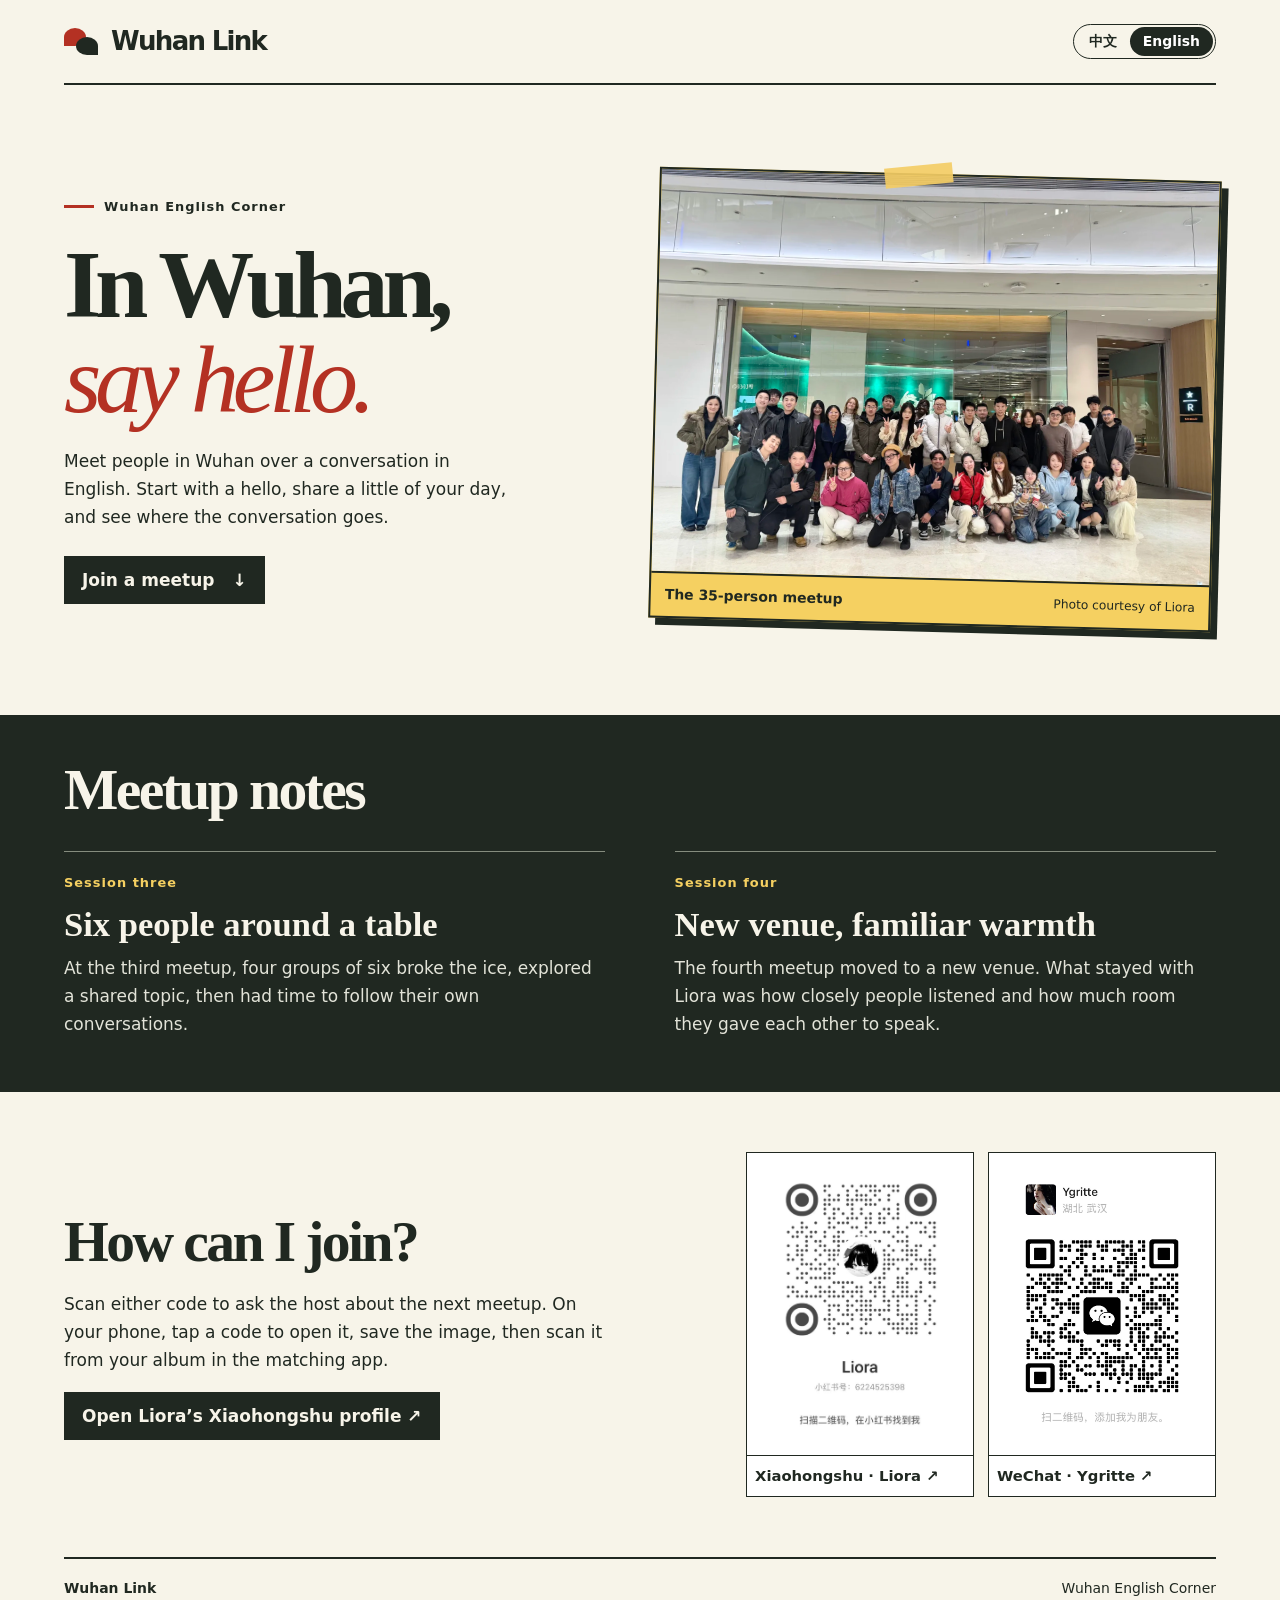
==== en.html @ 6b5a0a90 "Add the host’s Xiaohongshu and WeChat QR codes to both join sections" ====
<!doctype html>
<html lang="en">
<head>
  <meta charset="utf-8">
  <meta name="viewport" content="width=device-width, initial-scale=1">
  <title>Wuhan English Corner · Wuhan Link</title>
  <meta name="description" content="Meet people in Wuhan over a conversation in English. Start with a hello, share a little of your day, and see where the conversation goes.">
  <meta name="theme-color" content="#f7f4e9">
  <link rel="stylesheet" href="style.css?v=3">
  <link rel="alternate" hreflang="en" href="en.html">
  <link rel="alternate" hreflang="zh-CN" href="index.html">
</head>
<body>
  <header class="wrap">
    <a class="brand" href="#top"><i class="mark" aria-hidden="true"></i>Wuhan Link</a>
    <nav class="langs" aria-label="Language"><a lang="zh-CN" hreflang="zh-CN" href="index.html">中文</a><a lang="en" hreflang="en" href="en.html" aria-current="page">English</a></nav>
  </header>
  <main id="top">
    <section class="hero wrap">
      <div class="intro">
        <small class="eyebrow">Wuhan English Corner</small>
        <h1>In Wuhan,<br><em>say hello.</em></h1>
        <p>Meet people in Wuhan over a conversation in English. Start with a hello, share a little of your day, and see where the conversation goes.</p>
        <a class="cta" href="#join">Join a meetup <b aria-hidden="true">↓</b></a>
      </div>
      <figure>
        <div class="photo"><img width="1440" height="1080" src="gathering.webp" alt="English Corner participants together after a meetup"></div>
        <figcaption><strong>The 35-person meetup</strong><span>Photo courtesy of Liora</span></figcaption>
      </figure>
    </section>
    <section class="journal"><div class="wrap">
      <h2>Meetup notes</h2>
      <div class="entries">
        <article><small>Session three</small><h3>Six people around a table</h3><p>At the third meetup, four groups of six broke the ice, explored a shared topic, then had time to follow their own conversations.</p></article>
        <article><small>Session four</small><h3>New venue, familiar warmth</h3><p>The fourth meetup moved to a new venue. What stayed with Liora was how closely people listened and how much room they gave each other to speak.</p></article>
      </div>
    </div></section>
    <section id="join" class="join wrap">
      <div><h2>How can I join?</h2>
        <p>Scan either code to ask the host about the next meetup. On your phone, tap a code to open it, save the image, then scan it from your album in the matching app.</p>
        <a class="cta" href="https://www.xiaohongshu.com/user/profile/62dbd6aa000000001f015327">Open Liora’s Xiaohongshu profile ↗</a>
      </div>
      <div class="contacts">
        <a class="contact" href="xiaohongshu.jpg">
          <img src="xiaohongshu.jpg" width="987" height="1347" loading="lazy" alt="Xiaohongshu · Liora QR code, open full size">
          <strong>Xiaohongshu · Liora ↗</strong>
        </a>
        <a class="contact" href="wechat.jpg">
          <img src="wechat.jpg" width="888" height="1131" loading="lazy" alt="WeChat · Ygritte QR code, open full size">
          <strong>WeChat · Ygritte ↗</strong>
        </a>
      </div>
    </section>
  </main>
  <footer class="wrap"><strong>Wuhan Link</strong><span>Wuhan English Corner</span></footer>
</body>
</html>
---- style.css ----
:root {
  --paper: #f7f4e9;
  --ink: #202821;
  --red: #b43123;
  --yellow: #f5d061;
  font: 17px/1.65 "Instrument Sans", "PingFang SC", "Microsoft YaHei", system-ui, sans-serif;
  color: var(--ink);
  background: var(--paper);
}
* { box-sizing: border-box; }
body, figure, h1, h2, h3, p { margin: 0; }
.wrap { width: min(1200px, 90%); margin-inline: auto; }
header, footer, .langs, figcaption, .join { display: flex; align-items: center; justify-content: space-between; gap: 1rem; }
header { padding-block: 20px; border-bottom: 2px solid; }
a { color: inherit; text-decoration: none; }
a:focus-visible { outline: 3px solid var(--red); outline-offset: 4px; }
.brand { display: flex; align-items: center; gap: 13px; font-weight: 850; font-size: 26px; letter-spacing: -.065em; }
.mark { width: 34px; height: 27px; position: relative; display: inline-block; }
.mark::before, .mark::after { content: ""; position: absolute; width: 22px; height: 18px; border-radius: 50% 50% 50% 0; background: var(--red); }
.mark::after { inset: 9px 0 auto auto; background: var(--ink); transform: scaleX(-1); }
.langs { gap: 0; border: 1px solid var(--ink); border-radius: 2em; padding: 2px; }
.langs a { padding: 3px 13px; border-radius: inherit; font-size: .82rem; font-weight: 650; }
.langs [aria-current] { background: var(--ink); color: white; }
.hero { display: grid; grid-template-columns: 1fr 1.08fr; gap: 6%; align-items: center; padding-block: clamp(50px, 7vw, 100px); }
small { font-size: .76rem; font-weight: 730; letter-spacing: .08em; }
.eyebrow { display: flex; align-items: center; gap: 10px; }
.eyebrow::before { content: ""; width: 30px; height: 3px; background: var(--red); }
h1, h2, h3 { font-family: "Baskervville", Georgia, "Songti SC", "SimSun", serif; }
h1 { font-size: clamp(54px, 7.5vw, 108px); line-height: .99; letter-spacing: -.065em; margin: 20px 0; }
h1:lang(zh-CN) { line-height: 1.13; }
h1 em { color: var(--red); font-weight: 500; }
h1 em:lang(zh-CN) { font-style: normal; font-weight: 750; }
.intro p { max-width: 42ch; }
.cta { display: inline-flex; align-items: center; justify-content: space-between; gap: 18px; background: var(--ink); color: var(--paper); font-weight: 700; padding: 10px 18px; }
.cta:hover { background: var(--red); }
.intro .cta { margin-top: 24px; }
figure { position: relative; transform: rotate(1.5deg); background: var(--yellow); border: 2px solid var(--ink); box-shadow: 7px 7px var(--ink); }
figure::before { content: ""; position: absolute; z-index: 1; width: 68px; height: 20px; top: -10px; left: 40%; transform: rotate(-7deg); background: #f4cd65e8; }
.photo { overflow: hidden; }
.photo img { display: block; width: 100%; height: auto; aspect-ratio: 1.39; object-fit: cover; }
figcaption { padding: 10px 14px; border-top: 2px solid; font-size: .82rem; }
figcaption span { font-size: .72rem; }
.journal { padding: 42px 0 54px; background: var(--ink); color: var(--paper); }
h2 { font-size: clamp(35px, 4.5vw, 64px); line-height: 1.15; letter-spacing: -.045em; }
.entries { display: grid; grid-template-columns: 1fr 1fr; gap: 6%; margin-top: 28px; }
article { border-top: 1px solid #858c7e; padding-top: 15px; }
article small { color: var(--yellow); }
h3 { margin: 8px 0; font-size: clamp(24px, 2.7vw, 36px); line-height: 1.25; }
article p { max-width: 50ch; color: #e2e3d8; }
.join { padding-block: 60px; }
.join p { max-width: 50ch; margin-top: 14px; }
.join small { display: block; margin-top: 8px; font-weight: 500; }
footer { border-top: 2px solid; padding-block: 18px; font-size: .82rem; }
@media (max-width: 750px) {
  .hero, .entries { grid-template-columns: 1fr; gap: 32px; }
  .hero { padding-block: 30px 44px; }
  figure { margin-inline: 3px 8px; }
  .join { align-items: flex-start; flex-direction: column; padding-block: 40px; }
  .journal { padding-block: 34px; }
  .brand { font-size: 22px; }
  figcaption { gap: 8px; flex-wrap: wrap; }
}

.join { gap: 2rem; }
.join .cta { margin-top: 18px; }
.contacts {
  display: grid;
  grid-template-columns: repeat(2, minmax(0, 1fr));
  gap: 14px;
  width: min(100%, 470px);
  flex-shrink: 0;
}
.contact { display: grid; background: white; border: 1px solid var(--ink); }
.contact img { width: 100%; height: auto; aspect-ratio: 3 / 4; object-fit: contain; }
.contact strong { padding: 8px; border-top: 1px solid var(--ink); font-size: .87rem; }
.contact:hover strong { background: var(--yellow); }
@media (max-width: 900px) {
  .join { align-items: flex-start; flex-direction: column; }
}
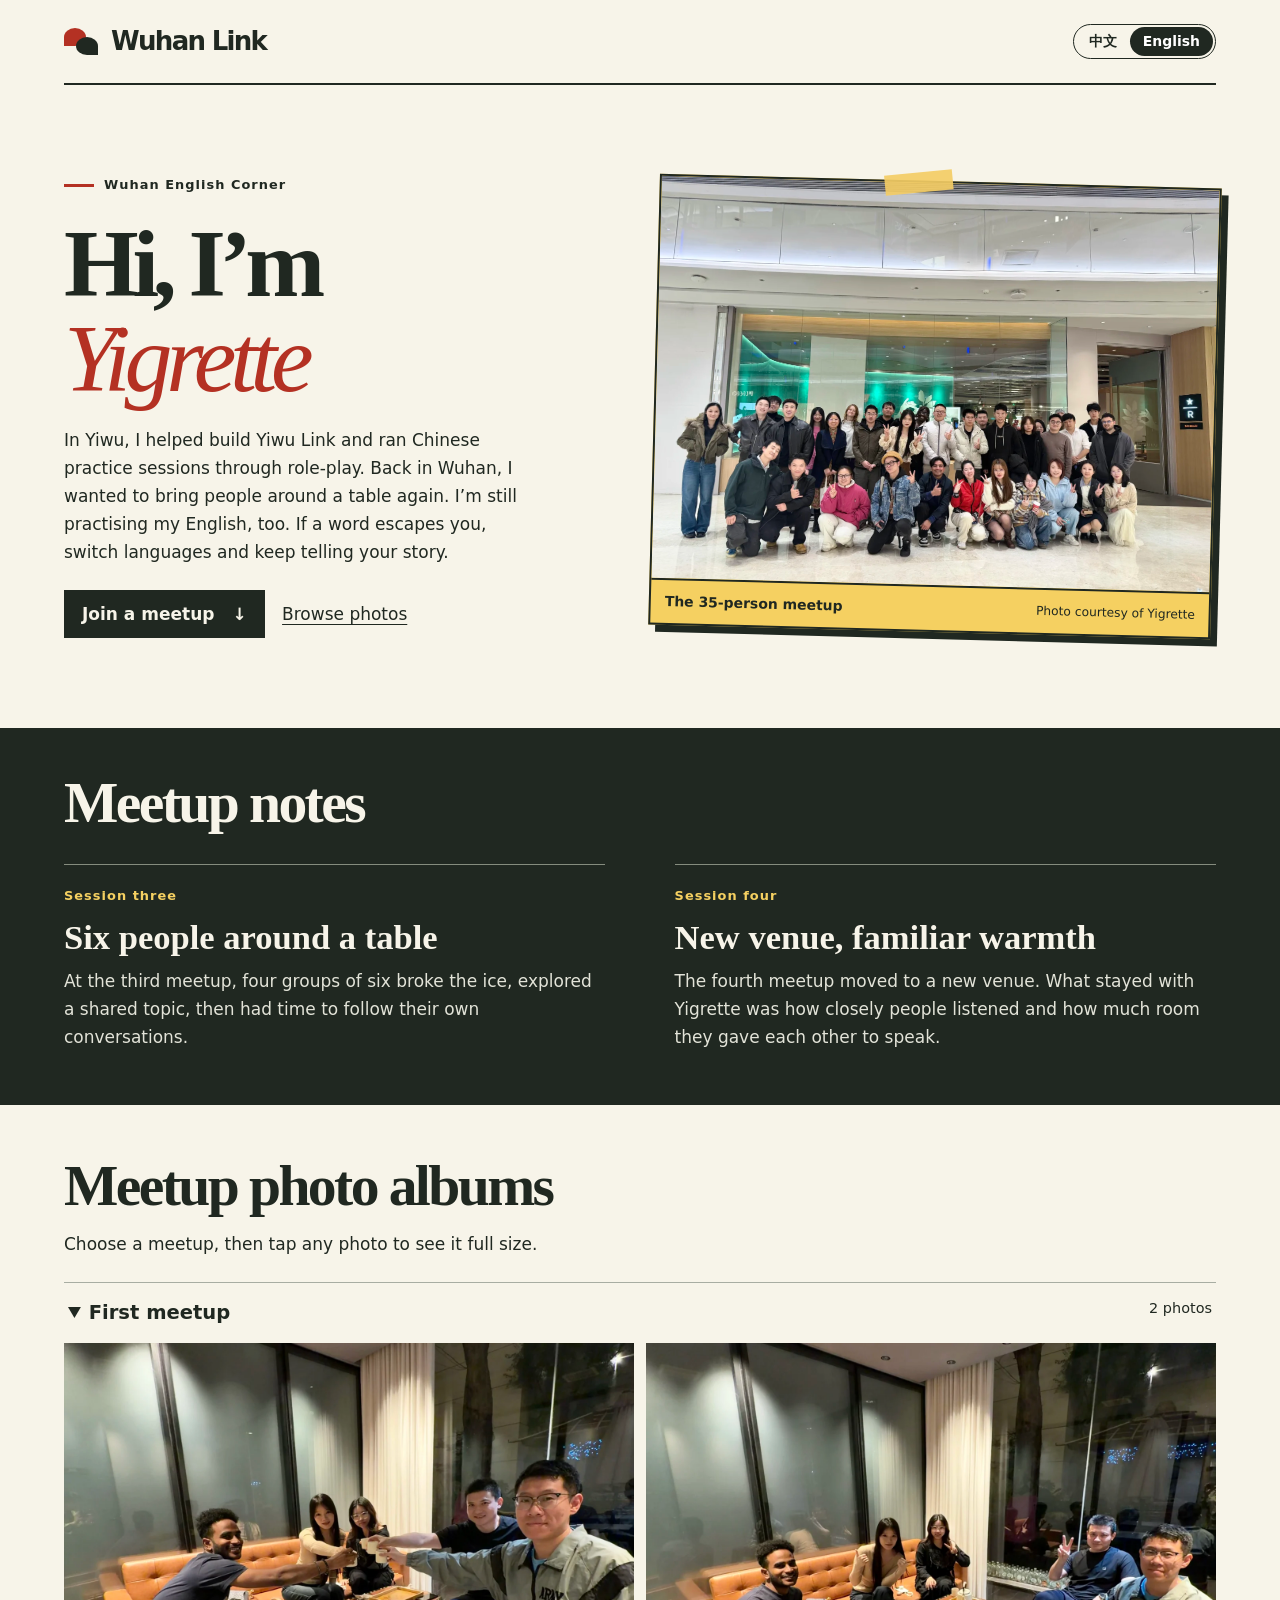
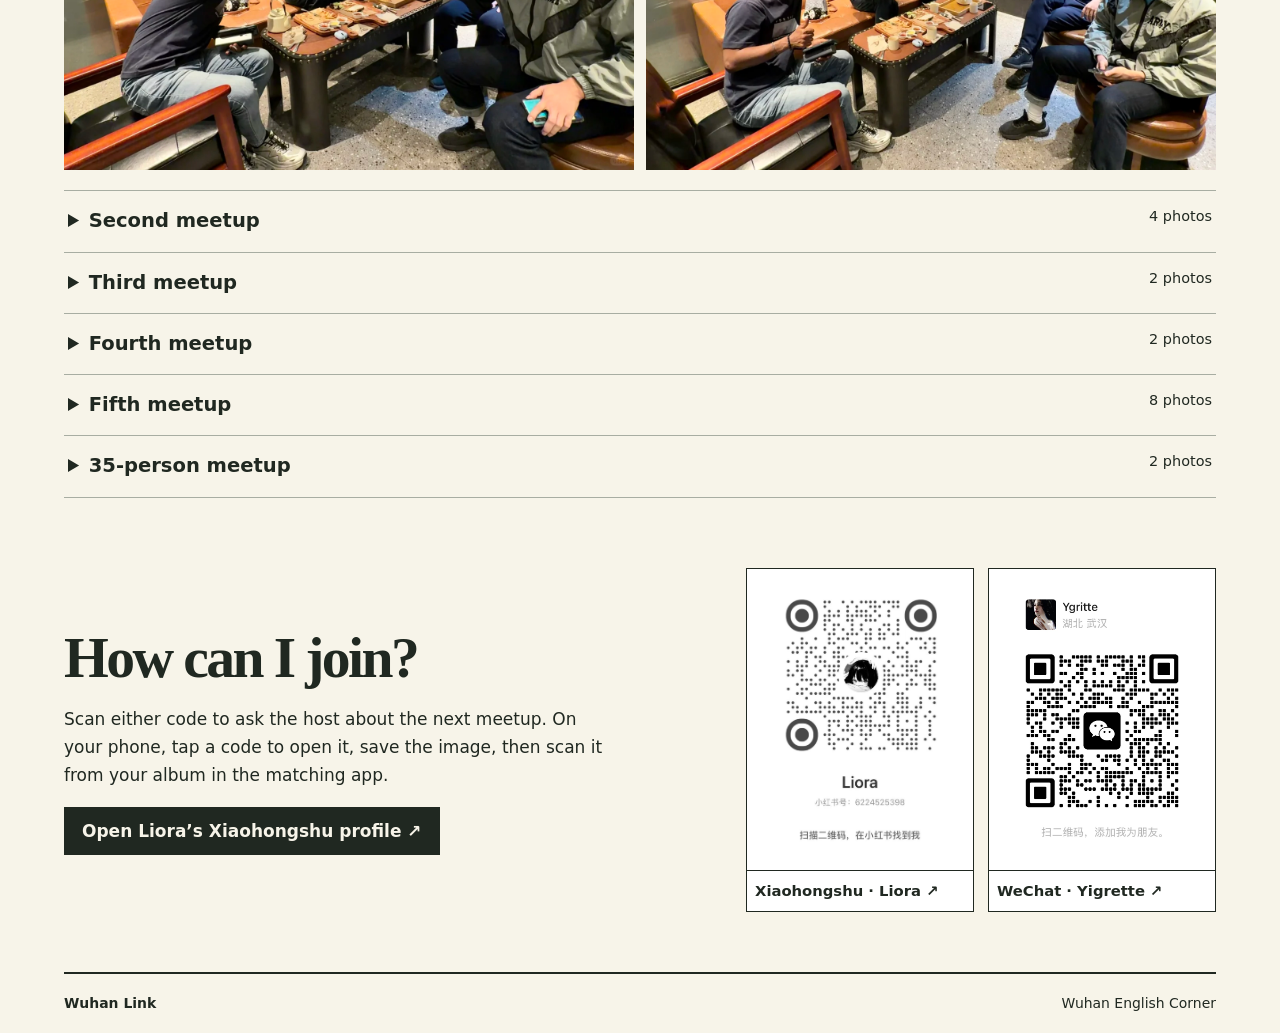
==== commit 197a0cb5: "Introduce Yigrette and share photos from six Wuhan Link meetups" ====
--- a/en.html
+++ b/en.html
@@ -4,9 +4,9 @@
   <meta charset="utf-8">
   <meta name="viewport" content="width=device-width, initial-scale=1">
   <title>Wuhan English Corner · Wuhan Link</title>
-  <meta name="description" content="Meet people in Wuhan over a conversation in English. Start with a hello, share a little of your day, and see where the conversation goes.">
+  <meta name="description" content="Meet Wuhan Link organizer Yigrette, browse photos from previous English Corner meetups and find out how to join.">
   <meta name="theme-color" content="#f7f4e9">
-  <link rel="stylesheet" href="style.css?v=3">
+  <link rel="stylesheet" href="style.css?v=4">
   <link rel="alternate" hreflang="en" href="en.html">
   <link rel="alternate" hreflang="zh-CN" href="index.html">
 </head>
@@ -19,22 +19,23 @@
     <section class="hero wrap">
       <div class="intro">
         <small class="eyebrow">Wuhan English Corner</small>
-        <h1>In Wuhan,<br><em>say hello.</em></h1>
-        <p>Meet people in Wuhan over a conversation in English. Start with a hello, share a little of your day, and see where the conversation goes.</p>
-        <a class="cta" href="#join">Join a meetup <b aria-hidden="true">↓</b></a>
+        <h1>Hi, I’m<br><em>Yigrette</em></h1>
+        <p>In Yiwu, I helped build Yiwu Link and ran Chinese practice sessions through role-play. Back in Wuhan, I wanted to bring people around a table again. I’m still practising my English, too. If a word escapes you, switch languages and keep telling your story.</p>
+        <a class="cta" href="#join">Join a meetup <b aria-hidden="true">↓</b></a> <a class="album-link" href="#photos">Browse photos</a>
       </div>
       <figure>
         <div class="photo"><img width="1440" height="1080" src="gathering.webp" alt="English Corner participants together after a meetup"></div>
-        <figcaption><strong>The 35-person meetup</strong><span>Photo courtesy of Liora</span></figcaption>
+        <figcaption><strong>The 35-person meetup</strong><span>Photo courtesy of Yigrette</span></figcaption>
       </figure>
     </section>
     <section class="journal"><div class="wrap">
       <h2>Meetup notes</h2>
       <div class="entries">
         <article><small>Session three</small><h3>Six people around a table</h3><p>At the third meetup, four groups of six broke the ice, explored a shared topic, then had time to follow their own conversations.</p></article>
-        <article><small>Session four</small><h3>New venue, familiar warmth</h3><p>The fourth meetup moved to a new venue. What stayed with Liora was how closely people listened and how much room they gave each other to speak.</p></article>
+        <article><small>Session four</small><h3>New venue, familiar warmth</h3><p>The fourth meetup moved to a new venue. What stayed with Yigrette was how closely people listened and how much room they gave each other to speak.</p></article>
       </div>
     </div></section>
+    <section id="photos" class="album wrap"><h2>Meetup photo albums</h2><p>Choose a meetup, then tap any photo to see it full size.</p><details open><summary>First meetup<span>2 photos</span></summary><div class="prints"><a href="photos/meetup-1-01.webp"><img loading="lazy" width="1440" height="1080" src="photos/meetup-1-01.webp" alt="First meetup, photo 1"></a><a href="photos/meetup-1-02.webp"><img loading="lazy" width="1440" height="1080" src="photos/meetup-1-02.webp" alt="First meetup, photo 2"></a></div></details><details><summary>Second meetup<span>4 photos</span></summary><div class="prints"><a href="photos/meetup-2-01.webp"><img loading="lazy" width="1440" height="1080" src="photos/meetup-2-01.webp" alt="Second meetup, photo 1"></a><a href="photos/meetup-2-02.webp"><img loading="lazy" width="1920" height="1080" src="photos/meetup-2-02.webp" alt="Second meetup, photo 2"></a><a href="photos/meetup-2-03.webp"><img loading="lazy" width="1919" height="1080" src="photos/meetup-2-03.webp" alt="Second meetup, photo 3"></a><a href="photos/meetup-2-04.webp"><img loading="lazy" width="1919" height="1080" src="photos/meetup-2-04.webp" alt="Second meetup, photo 4"></a></div></details><details><summary>Third meetup<span>2 photos</span></summary><div class="prints"><a href="photos/meetup-3-01.webp"><img loading="lazy" width="1440" height="1080" src="photos/meetup-3-01.webp" alt="Third meetup, photo 1"></a><a href="photos/meetup-3-02.webp"><img loading="lazy" width="1150" height="1080" src="photos/meetup-3-02.webp" alt="Third meetup, photo 2"></a></div></details><details><summary>Fourth meetup<span>2 photos</span></summary><div class="prints"><a href="photos/meetup-4-01.webp"><img loading="lazy" width="1440" height="1080" src="photos/meetup-4-01.webp" alt="Fourth meetup, photo 1"></a><a href="photos/meetup-4-02.webp"><img loading="lazy" width="1440" height="1080" src="photos/meetup-4-02.webp" alt="Fourth meetup, photo 2"></a></div></details><details><summary>Fifth meetup<span>8 photos</span></summary><div class="prints"><a href="photos/meetup-5-01.webp"><img loading="lazy" width="1621" height="1080" src="photos/meetup-5-01.webp" alt="Fifth meetup, photo 1"></a><a href="photos/meetup-5-02.webp"><img loading="lazy" width="1080" height="1620" src="photos/meetup-5-02.webp" alt="Fifth meetup, photo 2"></a><a href="photos/meetup-5-03.webp"><img loading="lazy" width="1620" height="1080" src="photos/meetup-5-03.webp" alt="Fifth meetup, photo 3"></a><a href="photos/meetup-5-04.webp"><img loading="lazy" width="1080" height="1620" src="photos/meetup-5-04.webp" alt="Fifth meetup, photo 4"></a><a href="photos/meetup-5-05.webp"><img loading="lazy" width="1620" height="1080" src="photos/meetup-5-05.webp" alt="Fifth meetup, photo 5"></a><a href="photos/meetup-5-06.webp"><img loading="lazy" width="1080" height="1620" src="photos/meetup-5-06.webp" alt="Fifth meetup, photo 6"></a><a href="photos/meetup-5-07.webp"><img loading="lazy" width="1080" height="1620" src="photos/meetup-5-07.webp" alt="Fifth meetup, photo 7"></a><a href="photos/meetup-5-08.webp"><img loading="lazy" width="1620" height="1080" src="photos/meetup-5-08.webp" alt="Fifth meetup, photo 8"></a></div></details><details><summary>35-person meetup<span>2 photos</span></summary><div class="prints"><a href="gathering.webp"><img loading="lazy" width="1440" height="1080" src="gathering.webp" alt="35-person meetup, photo 1"></a><a href="photos/meetup-6-02.webp"><img loading="lazy" width="1440" height="1080" src="photos/meetup-6-02.webp" alt="35-person meetup, photo 2"></a></div></details></section>
     <section id="join" class="join wrap">
       <div><h2>How can I join?</h2>
         <p>Scan either code to ask the host about the next meetup. On your phone, tap a code to open it, save the image, then scan it from your album in the matching app.</p>
@@ -46,8 +47,8 @@
           <strong>Xiaohongshu · Liora ↗</strong>
         </a>
         <a class="contact" href="wechat.jpg">
-          <img src="wechat.jpg" width="888" height="1131" loading="lazy" alt="WeChat · Ygritte QR code, open full size">
-          <strong>WeChat · Ygritte ↗</strong>
+          <img src="wechat.jpg" width="888" height="1131" loading="lazy" alt="WeChat · Yigrette QR code, open full size">
+          <strong>WeChat · Yigrette ↗</strong>
         </a>
       </div>
     </section>
--- a/style.css
+++ b/style.css
@@ -77,3 +77,13 @@
 @media (max-width: 900px) {
   .join { align-items: flex-start; flex-direction: column; }
 }
+.album-link { margin-inline-start: 12px; text-decoration: underline; text-underline-offset: 4px; }
+.album { padding-block: 48px 10px; }
+.album > p { margin: 10px 0 24px; }
+.album details { border-top: 1px solid #a8ada2; }
+.album details:last-child { border-bottom: 1px solid #a8ada2; }
+.album summary { cursor: pointer; padding: 14px 4px; font-size: 1.15rem; font-weight: 700; }
+.album summary span { float: right; font-size: .85rem; font-weight: 500; }
+.prints { display: grid; grid-template-columns: repeat(auto-fit,minmax(min(100%,220px),1fr)); gap: 12px; padding: 0 0 20px; }
+.prints img { display: block; width: 100%; height: auto; aspect-ratio: 4 / 3; object-fit: cover; }
+@media(max-width:600px){ .prints { grid-template-columns: repeat(2,minmax(0,1fr)); } }
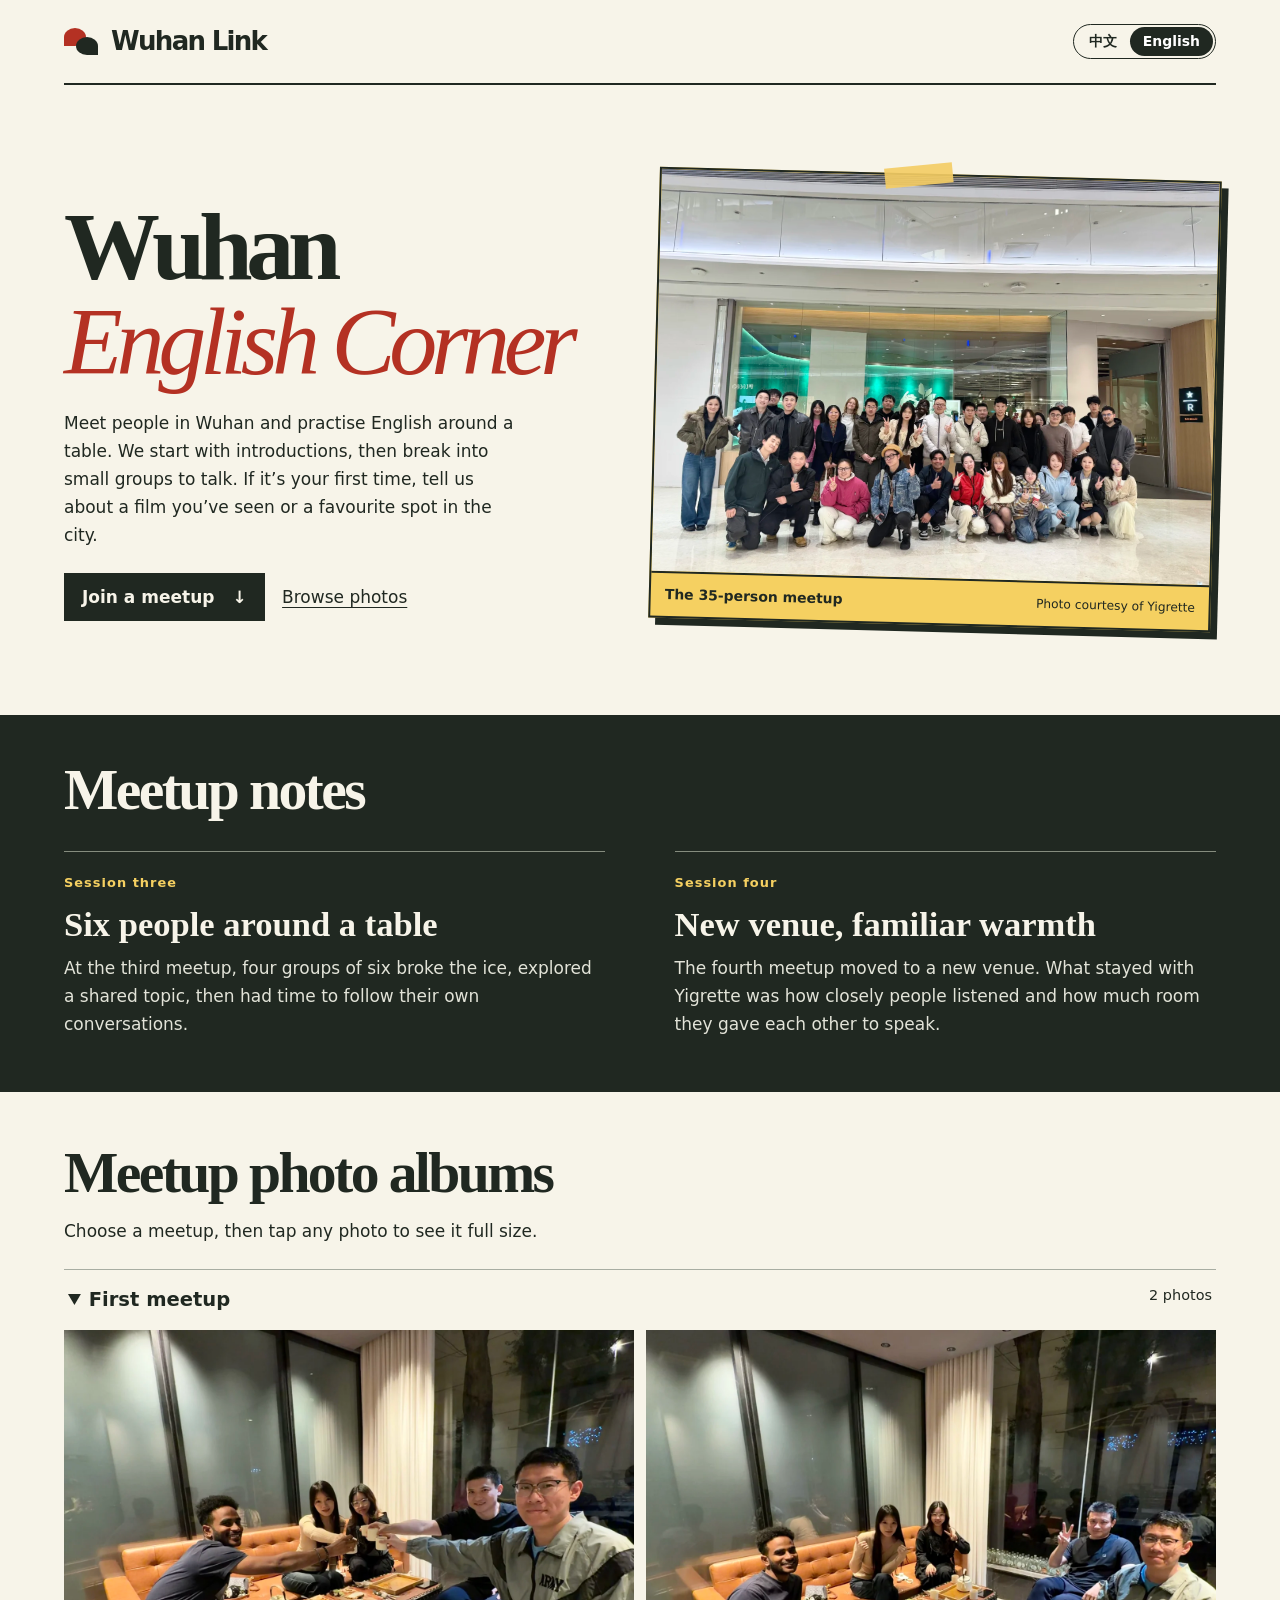
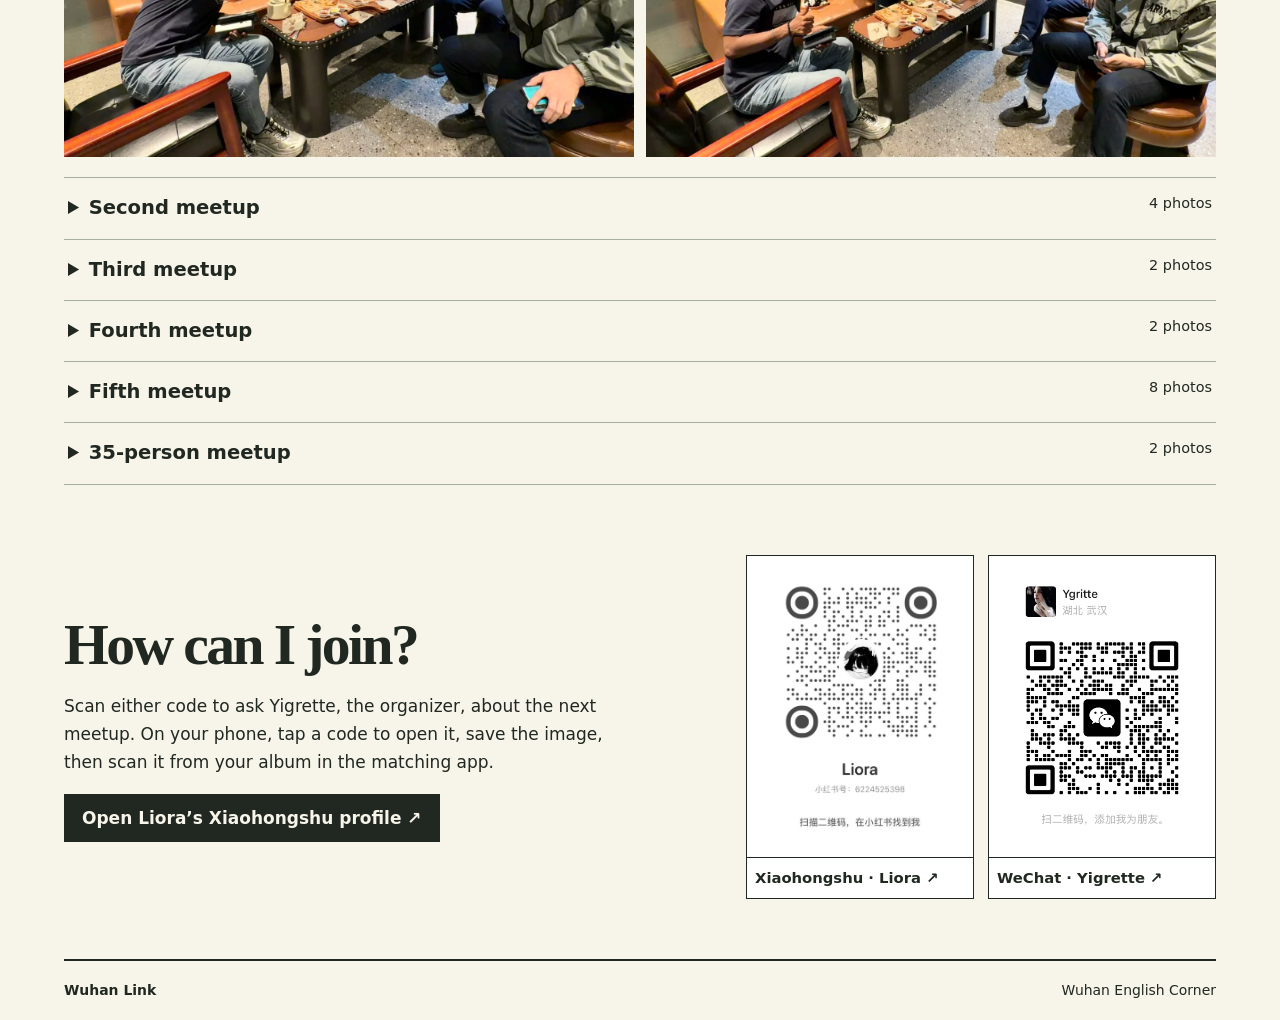
==== commit 5776dbc1: "Introduce Wuhan English Corner through its small-group meetups" ====
--- a/en.html
+++ b/en.html
@@ -4,7 +4,7 @@
   <meta charset="utf-8">
   <meta name="viewport" content="width=device-width, initial-scale=1">
   <title>Wuhan English Corner · Wuhan Link</title>
-  <meta name="description" content="Meet Wuhan Link organizer Yigrette, browse photos from previous English Corner meetups and find out how to join.">
+  <meta name="description" content="Practise English in small groups in Wuhan. Browse meetup photos and find out how to join the next conversation.">
   <meta name="theme-color" content="#f7f4e9">
   <link rel="stylesheet" href="style.css?v=4">
   <link rel="alternate" hreflang="en" href="en.html">
@@ -18,9 +18,8 @@
   <main id="top">
     <section class="hero wrap">
       <div class="intro">
-        <small class="eyebrow">Wuhan English Corner</small>
-        <h1>Hi, I’m<br><em>Yigrette</em></h1>
-        <p>In Yiwu, I helped build Yiwu Link and ran Chinese practice sessions through role-play. Back in Wuhan, I wanted to bring people around a table again. I’m still practising my English, too. If a word escapes you, switch languages and keep telling your story.</p>
+        <h1>Wuhan<br><em>English Corner</em></h1>
+        <p>Meet people in Wuhan and practise English around a table. We start with introductions, then break into small groups to talk. If it’s your first time, tell us about a film you’ve seen or a favourite spot in the city.</p>
         <a class="cta" href="#join">Join a meetup <b aria-hidden="true">↓</b></a> <a class="album-link" href="#photos">Browse photos</a>
       </div>
       <figure>
@@ -38,7 +37,7 @@
     <section id="photos" class="album wrap"><h2>Meetup photo albums</h2><p>Choose a meetup, then tap any photo to see it full size.</p><details open><summary>First meetup<span>2 photos</span></summary><div class="prints"><a href="photos/meetup-1-01.webp"><img loading="lazy" width="1440" height="1080" src="photos/meetup-1-01.webp" alt="First meetup, photo 1"></a><a href="photos/meetup-1-02.webp"><img loading="lazy" width="1440" height="1080" src="photos/meetup-1-02.webp" alt="First meetup, photo 2"></a></div></details><details><summary>Second meetup<span>4 photos</span></summary><div class="prints"><a href="photos/meetup-2-01.webp"><img loading="lazy" width="1440" height="1080" src="photos/meetup-2-01.webp" alt="Second meetup, photo 1"></a><a href="photos/meetup-2-02.webp"><img loading="lazy" width="1920" height="1080" src="photos/meetup-2-02.webp" alt="Second meetup, photo 2"></a><a href="photos/meetup-2-03.webp"><img loading="lazy" width="1919" height="1080" src="photos/meetup-2-03.webp" alt="Second meetup, photo 3"></a><a href="photos/meetup-2-04.webp"><img loading="lazy" width="1919" height="1080" src="photos/meetup-2-04.webp" alt="Second meetup, photo 4"></a></div></details><details><summary>Third meetup<span>2 photos</span></summary><div class="prints"><a href="photos/meetup-3-01.webp"><img loading="lazy" width="1440" height="1080" src="photos/meetup-3-01.webp" alt="Third meetup, photo 1"></a><a href="photos/meetup-3-02.webp"><img loading="lazy" width="1150" height="1080" src="photos/meetup-3-02.webp" alt="Third meetup, photo 2"></a></div></details><details><summary>Fourth meetup<span>2 photos</span></summary><div class="prints"><a href="photos/meetup-4-01.webp"><img loading="lazy" width="1440" height="1080" src="photos/meetup-4-01.webp" alt="Fourth meetup, photo 1"></a><a href="photos/meetup-4-02.webp"><img loading="lazy" width="1440" height="1080" src="photos/meetup-4-02.webp" alt="Fourth meetup, photo 2"></a></div></details><details><summary>Fifth meetup<span>8 photos</span></summary><div class="prints"><a href="photos/meetup-5-01.webp"><img loading="lazy" width="1621" height="1080" src="photos/meetup-5-01.webp" alt="Fifth meetup, photo 1"></a><a href="photos/meetup-5-02.webp"><img loading="lazy" width="1080" height="1620" src="photos/meetup-5-02.webp" alt="Fifth meetup, photo 2"></a><a href="photos/meetup-5-03.webp"><img loading="lazy" width="1620" height="1080" src="photos/meetup-5-03.webp" alt="Fifth meetup, photo 3"></a><a href="photos/meetup-5-04.webp"><img loading="lazy" width="1080" height="1620" src="photos/meetup-5-04.webp" alt="Fifth meetup, photo 4"></a><a href="photos/meetup-5-05.webp"><img loading="lazy" width="1620" height="1080" src="photos/meetup-5-05.webp" alt="Fifth meetup, photo 5"></a><a href="photos/meetup-5-06.webp"><img loading="lazy" width="1080" height="1620" src="photos/meetup-5-06.webp" alt="Fifth meetup, photo 6"></a><a href="photos/meetup-5-07.webp"><img loading="lazy" width="1080" height="1620" src="photos/meetup-5-07.webp" alt="Fifth meetup, photo 7"></a><a href="photos/meetup-5-08.webp"><img loading="lazy" width="1620" height="1080" src="photos/meetup-5-08.webp" alt="Fifth meetup, photo 8"></a></div></details><details><summary>35-person meetup<span>2 photos</span></summary><div class="prints"><a href="gathering.webp"><img loading="lazy" width="1440" height="1080" src="gathering.webp" alt="35-person meetup, photo 1"></a><a href="photos/meetup-6-02.webp"><img loading="lazy" width="1440" height="1080" src="photos/meetup-6-02.webp" alt="35-person meetup, photo 2"></a></div></details></section>
     <section id="join" class="join wrap">
       <div><h2>How can I join?</h2>
-        <p>Scan either code to ask the host about the next meetup. On your phone, tap a code to open it, save the image, then scan it from your album in the matching app.</p>
+        <p>Scan either code to ask Yigrette, the organizer, about the next meetup. On your phone, tap a code to open it, save the image, then scan it from your album in the matching app.</p>
         <a class="cta" href="https://www.xiaohongshu.com/user/profile/62dbd6aa000000001f015327">Open Liora’s Xiaohongshu profile ↗</a>
       </div>
       <div class="contacts">
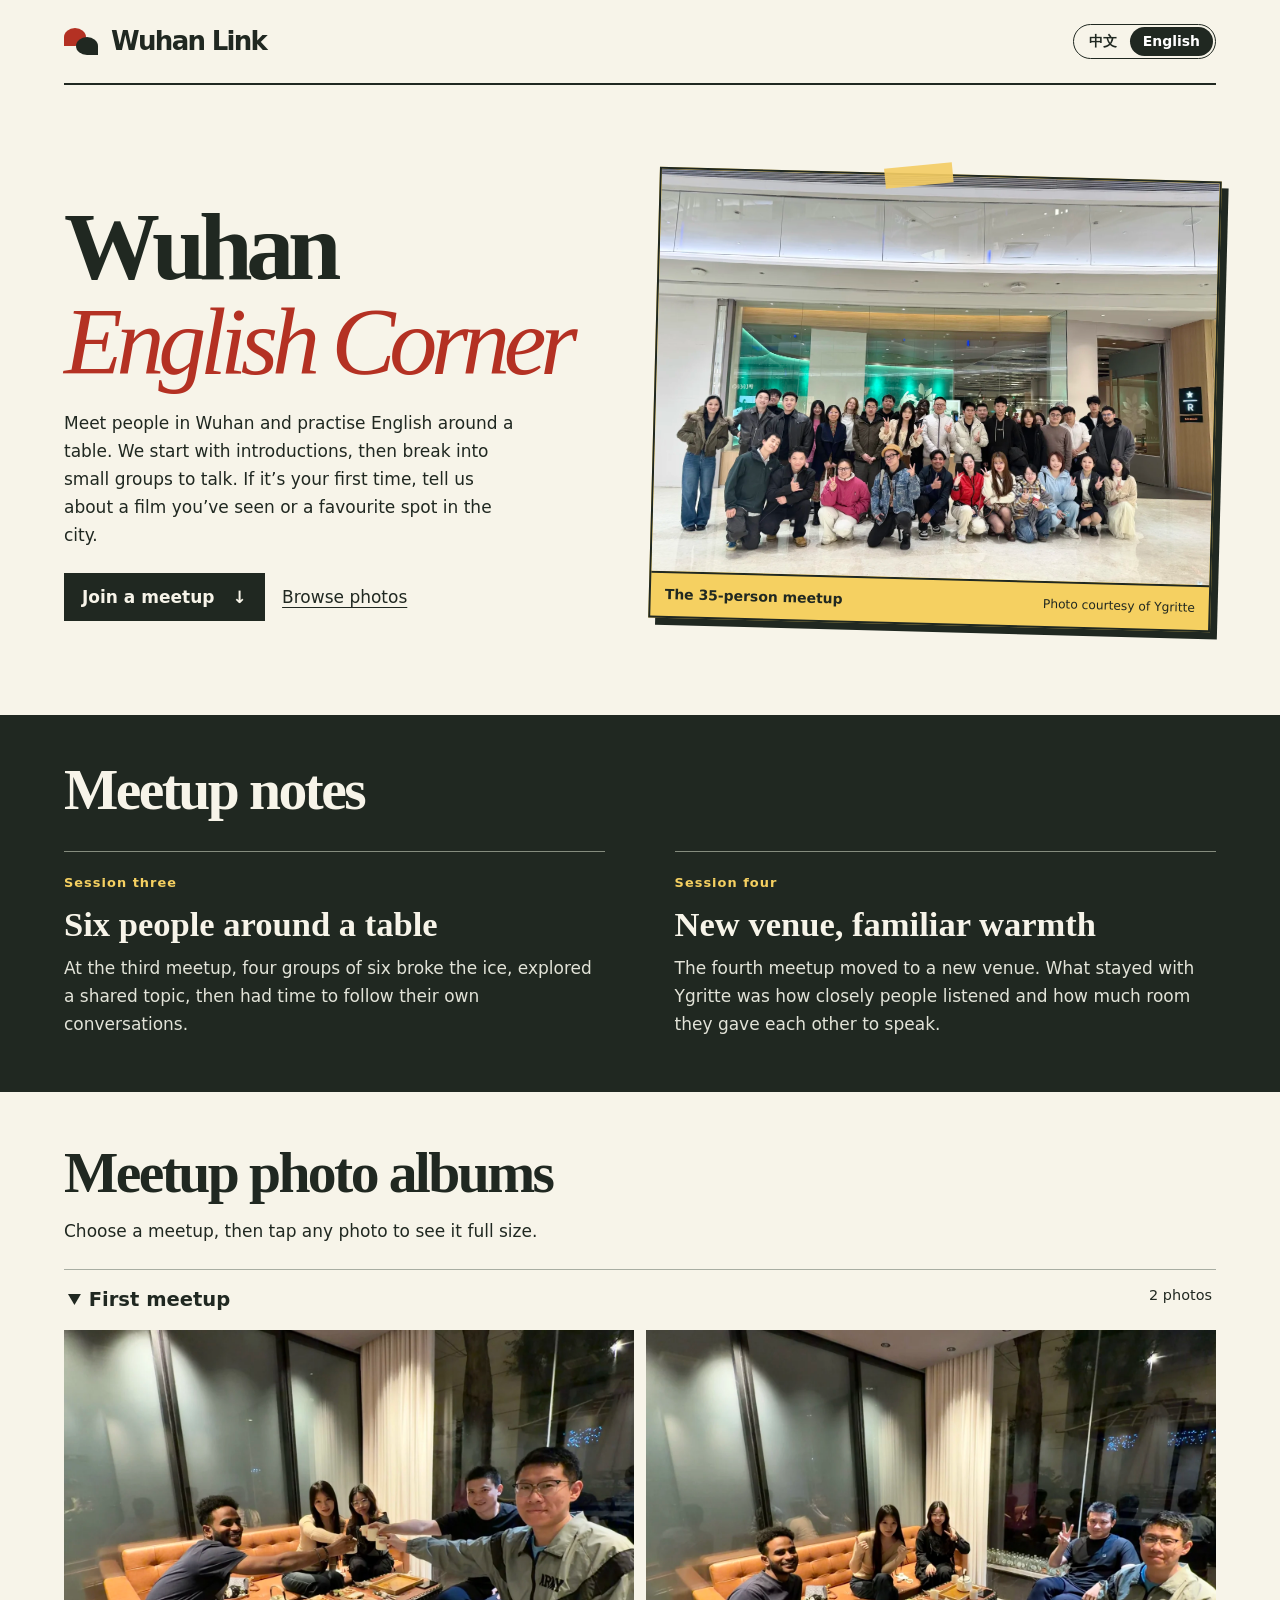
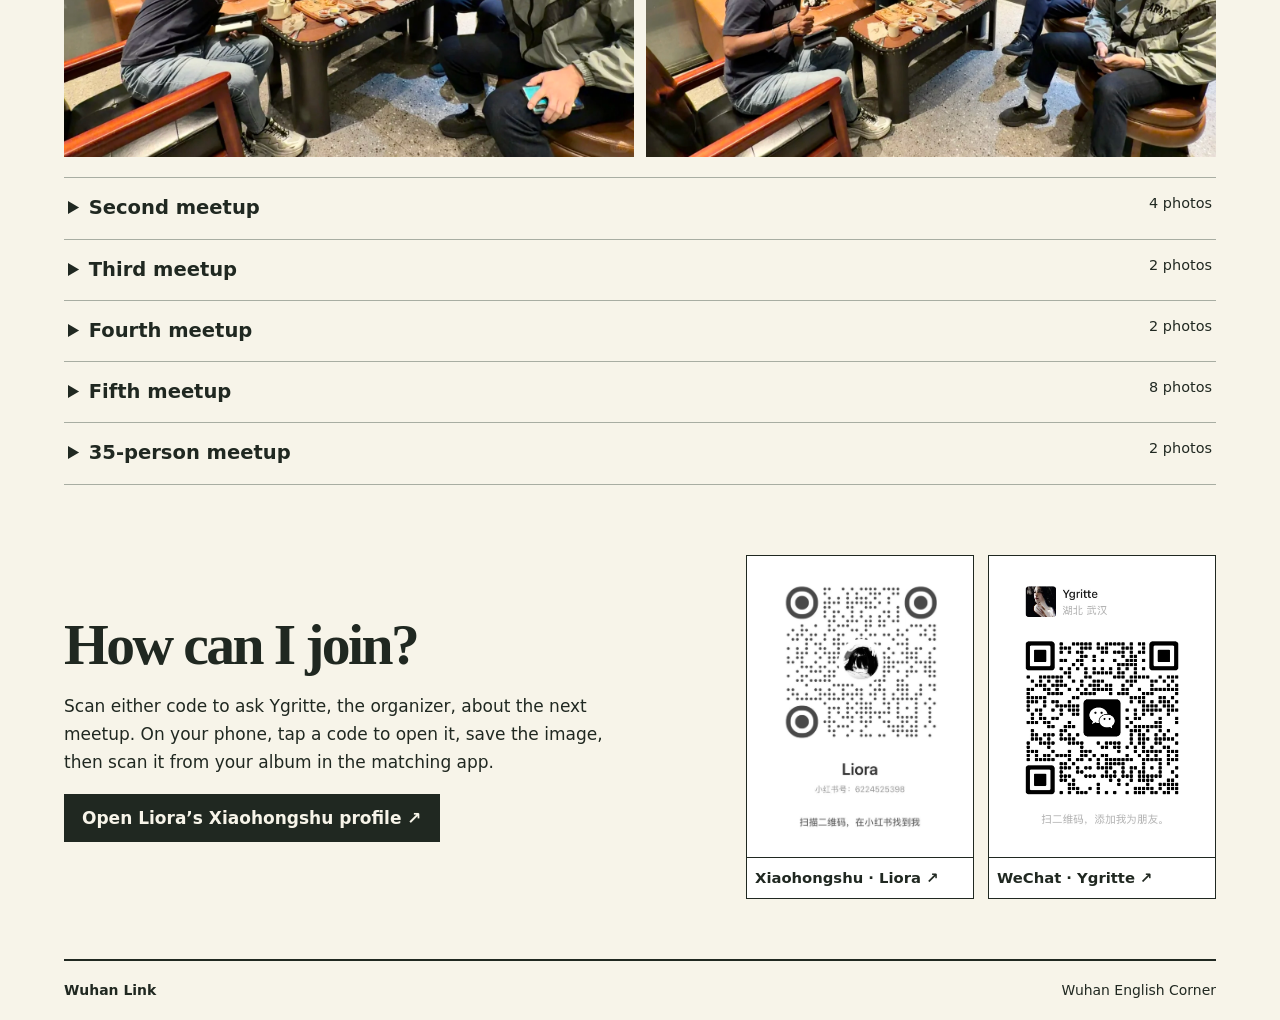
==== commit 594b114b: "Correct the organizer’s name to Ygritte in both languages" ====
--- a/en.html
+++ b/en.html
@@ -24,20 +24,20 @@
       </div>
       <figure>
         <div class="photo"><img width="1440" height="1080" src="gathering.webp" alt="English Corner participants together after a meetup"></div>
-        <figcaption><strong>The 35-person meetup</strong><span>Photo courtesy of Yigrette</span></figcaption>
+        <figcaption><strong>The 35-person meetup</strong><span>Photo courtesy of Ygritte</span></figcaption>
       </figure>
     </section>
     <section class="journal"><div class="wrap">
       <h2>Meetup notes</h2>
       <div class="entries">
         <article><small>Session three</small><h3>Six people around a table</h3><p>At the third meetup, four groups of six broke the ice, explored a shared topic, then had time to follow their own conversations.</p></article>
-        <article><small>Session four</small><h3>New venue, familiar warmth</h3><p>The fourth meetup moved to a new venue. What stayed with Yigrette was how closely people listened and how much room they gave each other to speak.</p></article>
+        <article><small>Session four</small><h3>New venue, familiar warmth</h3><p>The fourth meetup moved to a new venue. What stayed with Ygritte was how closely people listened and how much room they gave each other to speak.</p></article>
       </div>
     </div></section>
     <section id="photos" class="album wrap"><h2>Meetup photo albums</h2><p>Choose a meetup, then tap any photo to see it full size.</p><details open><summary>First meetup<span>2 photos</span></summary><div class="prints"><a href="photos/meetup-1-01.webp"><img loading="lazy" width="1440" height="1080" src="photos/meetup-1-01.webp" alt="First meetup, photo 1"></a><a href="photos/meetup-1-02.webp"><img loading="lazy" width="1440" height="1080" src="photos/meetup-1-02.webp" alt="First meetup, photo 2"></a></div></details><details><summary>Second meetup<span>4 photos</span></summary><div class="prints"><a href="photos/meetup-2-01.webp"><img loading="lazy" width="1440" height="1080" src="photos/meetup-2-01.webp" alt="Second meetup, photo 1"></a><a href="photos/meetup-2-02.webp"><img loading="lazy" width="1920" height="1080" src="photos/meetup-2-02.webp" alt="Second meetup, photo 2"></a><a href="photos/meetup-2-03.webp"><img loading="lazy" width="1919" height="1080" src="photos/meetup-2-03.webp" alt="Second meetup, photo 3"></a><a href="photos/meetup-2-04.webp"><img loading="lazy" width="1919" height="1080" src="photos/meetup-2-04.webp" alt="Second meetup, photo 4"></a></div></details><details><summary>Third meetup<span>2 photos</span></summary><div class="prints"><a href="photos/meetup-3-01.webp"><img loading="lazy" width="1440" height="1080" src="photos/meetup-3-01.webp" alt="Third meetup, photo 1"></a><a href="photos/meetup-3-02.webp"><img loading="lazy" width="1150" height="1080" src="photos/meetup-3-02.webp" alt="Third meetup, photo 2"></a></div></details><details><summary>Fourth meetup<span>2 photos</span></summary><div class="prints"><a href="photos/meetup-4-01.webp"><img loading="lazy" width="1440" height="1080" src="photos/meetup-4-01.webp" alt="Fourth meetup, photo 1"></a><a href="photos/meetup-4-02.webp"><img loading="lazy" width="1440" height="1080" src="photos/meetup-4-02.webp" alt="Fourth meetup, photo 2"></a></div></details><details><summary>Fifth meetup<span>8 photos</span></summary><div class="prints"><a href="photos/meetup-5-01.webp"><img loading="lazy" width="1621" height="1080" src="photos/meetup-5-01.webp" alt="Fifth meetup, photo 1"></a><a href="photos/meetup-5-02.webp"><img loading="lazy" width="1080" height="1620" src="photos/meetup-5-02.webp" alt="Fifth meetup, photo 2"></a><a href="photos/meetup-5-03.webp"><img loading="lazy" width="1620" height="1080" src="photos/meetup-5-03.webp" alt="Fifth meetup, photo 3"></a><a href="photos/meetup-5-04.webp"><img loading="lazy" width="1080" height="1620" src="photos/meetup-5-04.webp" alt="Fifth meetup, photo 4"></a><a href="photos/meetup-5-05.webp"><img loading="lazy" width="1620" height="1080" src="photos/meetup-5-05.webp" alt="Fifth meetup, photo 5"></a><a href="photos/meetup-5-06.webp"><img loading="lazy" width="1080" height="1620" src="photos/meetup-5-06.webp" alt="Fifth meetup, photo 6"></a><a href="photos/meetup-5-07.webp"><img loading="lazy" width="1080" height="1620" src="photos/meetup-5-07.webp" alt="Fifth meetup, photo 7"></a><a href="photos/meetup-5-08.webp"><img loading="lazy" width="1620" height="1080" src="photos/meetup-5-08.webp" alt="Fifth meetup, photo 8"></a></div></details><details><summary>35-person meetup<span>2 photos</span></summary><div class="prints"><a href="gathering.webp"><img loading="lazy" width="1440" height="1080" src="gathering.webp" alt="35-person meetup, photo 1"></a><a href="photos/meetup-6-02.webp"><img loading="lazy" width="1440" height="1080" src="photos/meetup-6-02.webp" alt="35-person meetup, photo 2"></a></div></details></section>
     <section id="join" class="join wrap">
       <div><h2>How can I join?</h2>
-        <p>Scan either code to ask Yigrette, the organizer, about the next meetup. On your phone, tap a code to open it, save the image, then scan it from your album in the matching app.</p>
+        <p>Scan either code to ask Ygritte, the organizer, about the next meetup. On your phone, tap a code to open it, save the image, then scan it from your album in the matching app.</p>
         <a class="cta" href="https://www.xiaohongshu.com/user/profile/62dbd6aa000000001f015327">Open Liora’s Xiaohongshu profile ↗</a>
       </div>
       <div class="contacts">
@@ -46,8 +46,8 @@
           <strong>Xiaohongshu · Liora ↗</strong>
         </a>
         <a class="contact" href="wechat.jpg">
-          <img src="wechat.jpg" width="888" height="1131" loading="lazy" alt="WeChat · Yigrette QR code, open full size">
-          <strong>WeChat · Yigrette ↗</strong>
+          <img src="wechat.jpg" width="888" height="1131" loading="lazy" alt="WeChat · Ygritte QR code, open full size">
+          <strong>WeChat · Ygritte ↗</strong>
         </a>
       </div>
     </section>
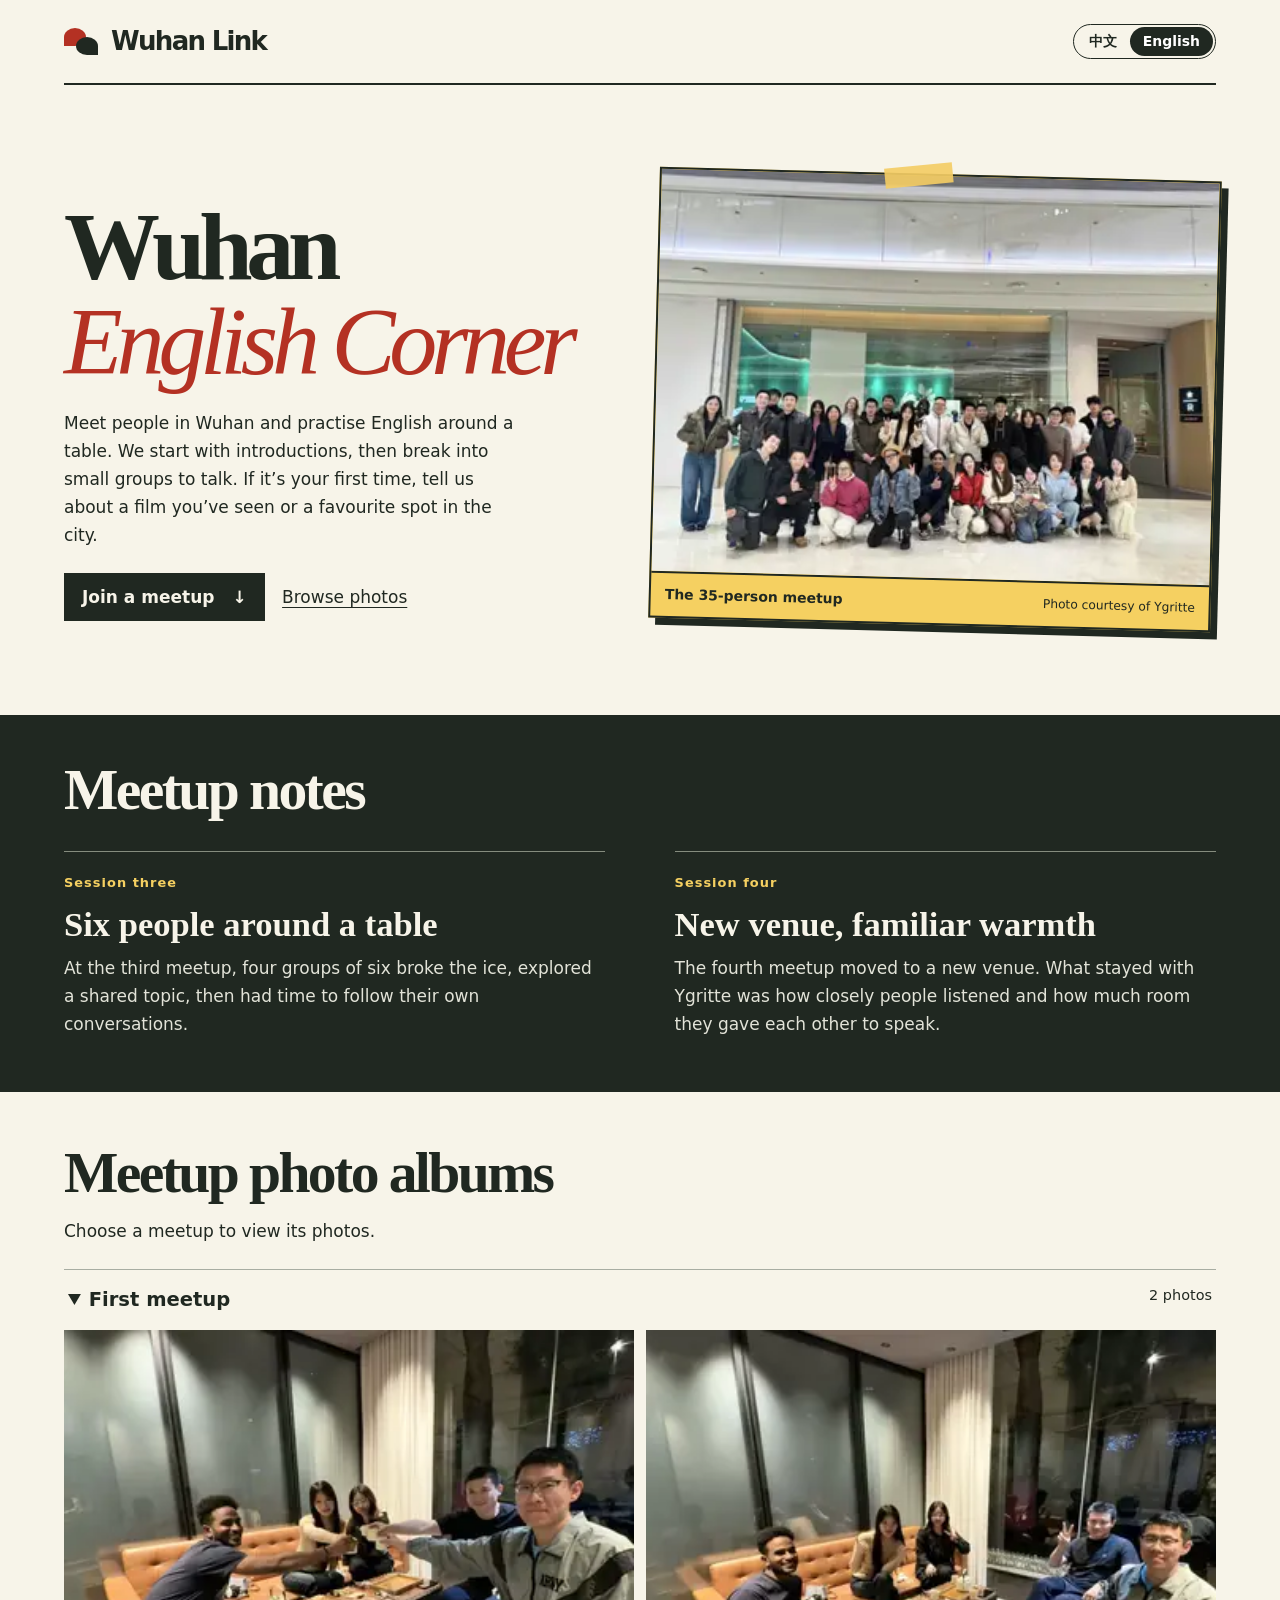
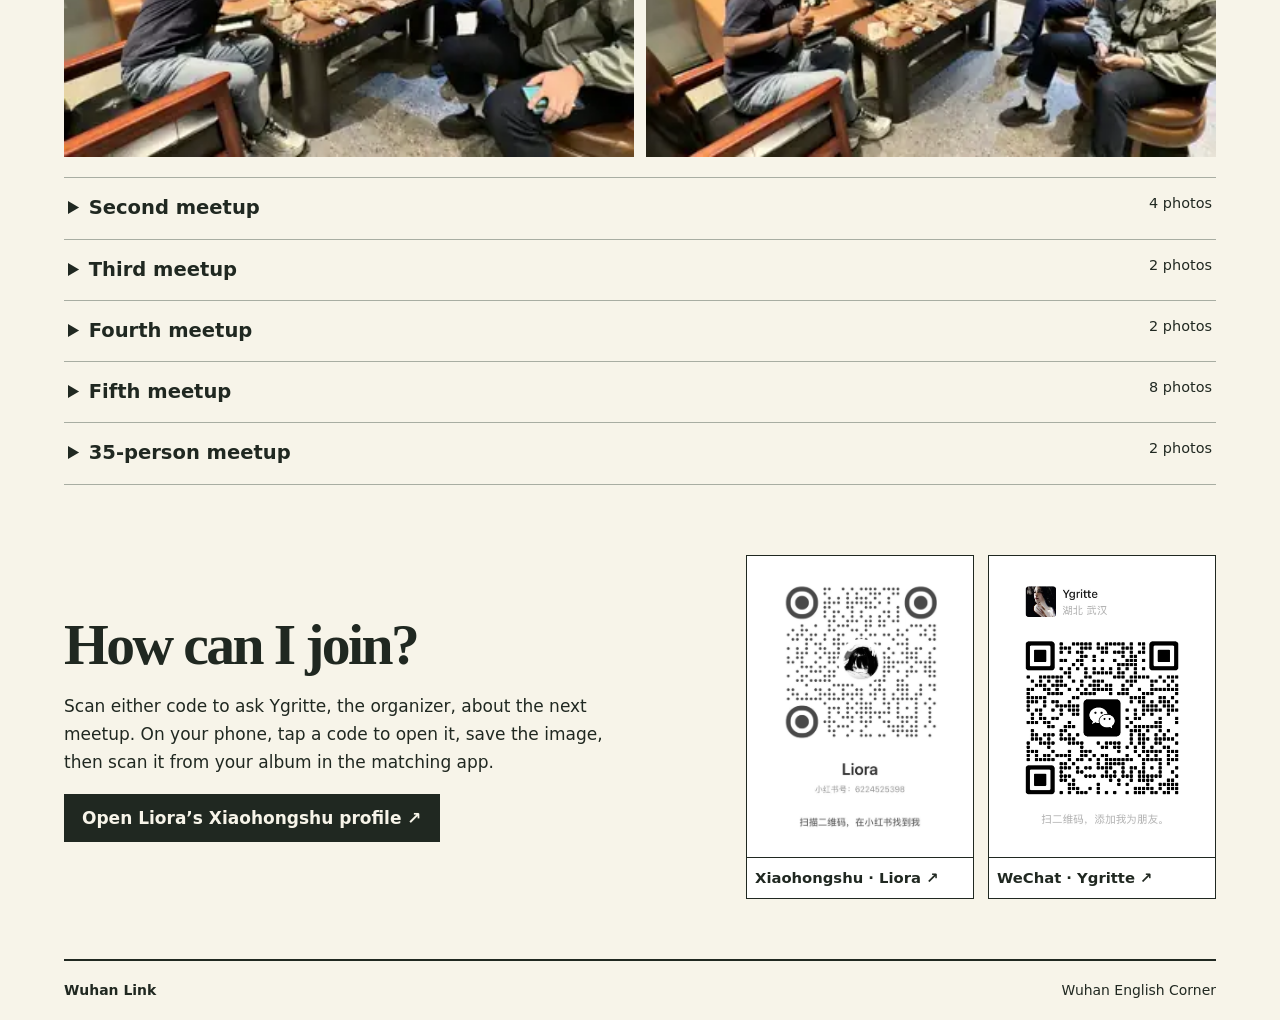
==== commit 58fdbefc: "Show small meetup photos without full-size links" ====
--- a/en.html
+++ b/en.html
@@ -23,7 +23,7 @@
         <a class="cta" href="#join">Join a meetup <b aria-hidden="true">↓</b></a> <a class="album-link" href="#photos">Browse photos</a>
       </div>
       <figure>
-        <div class="photo"><img width="1440" height="1080" src="gathering.webp" alt="English Corner participants together after a meetup"></div>
+        <div class="photo"><img width="360" height="270" src="gathering.webp" alt="English Corner participants together after a meetup"></div>
         <figcaption><strong>The 35-person meetup</strong><span>Photo courtesy of Ygritte</span></figcaption>
       </figure>
     </section>
@@ -34,7 +34,7 @@
         <article><small>Session four</small><h3>New venue, familiar warmth</h3><p>The fourth meetup moved to a new venue. What stayed with Ygritte was how closely people listened and how much room they gave each other to speak.</p></article>
       </div>
     </div></section>
-    <section id="photos" class="album wrap"><h2>Meetup photo albums</h2><p>Choose a meetup, then tap any photo to see it full size.</p><details open><summary>First meetup<span>2 photos</span></summary><div class="prints"><a href="photos/meetup-1-01.webp"><img loading="lazy" width="1440" height="1080" src="photos/meetup-1-01.webp" alt="First meetup, photo 1"></a><a href="photos/meetup-1-02.webp"><img loading="lazy" width="1440" height="1080" src="photos/meetup-1-02.webp" alt="First meetup, photo 2"></a></div></details><details><summary>Second meetup<span>4 photos</span></summary><div class="prints"><a href="photos/meetup-2-01.webp"><img loading="lazy" width="1440" height="1080" src="photos/meetup-2-01.webp" alt="Second meetup, photo 1"></a><a href="photos/meetup-2-02.webp"><img loading="lazy" width="1920" height="1080" src="photos/meetup-2-02.webp" alt="Second meetup, photo 2"></a><a href="photos/meetup-2-03.webp"><img loading="lazy" width="1919" height="1080" src="photos/meetup-2-03.webp" alt="Second meetup, photo 3"></a><a href="photos/meetup-2-04.webp"><img loading="lazy" width="1919" height="1080" src="photos/meetup-2-04.webp" alt="Second meetup, photo 4"></a></div></details><details><summary>Third meetup<span>2 photos</span></summary><div class="prints"><a href="photos/meetup-3-01.webp"><img loading="lazy" width="1440" height="1080" src="photos/meetup-3-01.webp" alt="Third meetup, photo 1"></a><a href="photos/meetup-3-02.webp"><img loading="lazy" width="1150" height="1080" src="photos/meetup-3-02.webp" alt="Third meetup, photo 2"></a></div></details><details><summary>Fourth meetup<span>2 photos</span></summary><div class="prints"><a href="photos/meetup-4-01.webp"><img loading="lazy" width="1440" height="1080" src="photos/meetup-4-01.webp" alt="Fourth meetup, photo 1"></a><a href="photos/meetup-4-02.webp"><img loading="lazy" width="1440" height="1080" src="photos/meetup-4-02.webp" alt="Fourth meetup, photo 2"></a></div></details><details><summary>Fifth meetup<span>8 photos</span></summary><div class="prints"><a href="photos/meetup-5-01.webp"><img loading="lazy" width="1621" height="1080" src="photos/meetup-5-01.webp" alt="Fifth meetup, photo 1"></a><a href="photos/meetup-5-02.webp"><img loading="lazy" width="1080" height="1620" src="photos/meetup-5-02.webp" alt="Fifth meetup, photo 2"></a><a href="photos/meetup-5-03.webp"><img loading="lazy" width="1620" height="1080" src="photos/meetup-5-03.webp" alt="Fifth meetup, photo 3"></a><a href="photos/meetup-5-04.webp"><img loading="lazy" width="1080" height="1620" src="photos/meetup-5-04.webp" alt="Fifth meetup, photo 4"></a><a href="photos/meetup-5-05.webp"><img loading="lazy" width="1620" height="1080" src="photos/meetup-5-05.webp" alt="Fifth meetup, photo 5"></a><a href="photos/meetup-5-06.webp"><img loading="lazy" width="1080" height="1620" src="photos/meetup-5-06.webp" alt="Fifth meetup, photo 6"></a><a href="photos/meetup-5-07.webp"><img loading="lazy" width="1080" height="1620" src="photos/meetup-5-07.webp" alt="Fifth meetup, photo 7"></a><a href="photos/meetup-5-08.webp"><img loading="lazy" width="1620" height="1080" src="photos/meetup-5-08.webp" alt="Fifth meetup, photo 8"></a></div></details><details><summary>35-person meetup<span>2 photos</span></summary><div class="prints"><a href="gathering.webp"><img loading="lazy" width="1440" height="1080" src="gathering.webp" alt="35-person meetup, photo 1"></a><a href="photos/meetup-6-02.webp"><img loading="lazy" width="1440" height="1080" src="photos/meetup-6-02.webp" alt="35-person meetup, photo 2"></a></div></details></section>
+    <section id="photos" class="album wrap"><h2>Meetup photo albums</h2><p>Choose a meetup to view its photos.</p><details open><summary>First meetup<span>2 photos</span></summary><div class="prints"><img loading="lazy" width="360" height="270" src="photos/meetup-1-01.webp" alt="First meetup, photo 1"><img loading="lazy" width="360" height="270" src="photos/meetup-1-02.webp" alt="First meetup, photo 2"></div></details><details><summary>Second meetup<span>4 photos</span></summary><div class="prints"><img loading="lazy" width="360" height="270" src="photos/meetup-2-01.webp" alt="Second meetup, photo 1"><img loading="lazy" width="360" height="203" src="photos/meetup-2-02.webp" alt="Second meetup, photo 2"><img loading="lazy" width="360" height="203" src="photos/meetup-2-03.webp" alt="Second meetup, photo 3"><img loading="lazy" width="360" height="203" src="photos/meetup-2-04.webp" alt="Second meetup, photo 4"></div></details><details><summary>Third meetup<span>2 photos</span></summary><div class="prints"><img loading="lazy" width="360" height="270" src="photos/meetup-3-01.webp" alt="Third meetup, photo 1"><img loading="lazy" width="360" height="338" src="photos/meetup-3-02.webp" alt="Third meetup, photo 2"></div></details><details><summary>Fourth meetup<span>2 photos</span></summary><div class="prints"><img loading="lazy" width="360" height="270" src="photos/meetup-4-01.webp" alt="Fourth meetup, photo 1"><img loading="lazy" width="360" height="270" src="photos/meetup-4-02.webp" alt="Fourth meetup, photo 2"></div></details><details><summary>Fifth meetup<span>8 photos</span></summary><div class="prints"><img loading="lazy" width="360" height="240" src="photos/meetup-5-01.webp" alt="Fifth meetup, photo 1"><img loading="lazy" width="240" height="360" src="photos/meetup-5-02.webp" alt="Fifth meetup, photo 2"><img loading="lazy" width="360" height="240" src="photos/meetup-5-03.webp" alt="Fifth meetup, photo 3"><img loading="lazy" width="240" height="360" src="photos/meetup-5-04.webp" alt="Fifth meetup, photo 4"><img loading="lazy" width="360" height="240" src="photos/meetup-5-05.webp" alt="Fifth meetup, photo 5"><img loading="lazy" width="240" height="360" src="photos/meetup-5-06.webp" alt="Fifth meetup, photo 6"><img loading="lazy" width="240" height="360" src="photos/meetup-5-07.webp" alt="Fifth meetup, photo 7"><img loading="lazy" width="360" height="240" src="photos/meetup-5-08.webp" alt="Fifth meetup, photo 8"></div></details><details><summary>35-person meetup<span>2 photos</span></summary><div class="prints"><img loading="lazy" width="360" height="270" src="gathering.webp" alt="35-person meetup, photo 1"><img loading="lazy" width="360" height="270" src="photos/meetup-6-02.webp" alt="35-person meetup, photo 2"></div></details></section>
     <section id="join" class="join wrap">
       <div><h2>How can I join?</h2>
         <p>Scan either code to ask Ygritte, the organizer, about the next meetup. On your phone, tap a code to open it, save the image, then scan it from your album in the matching app.</p>
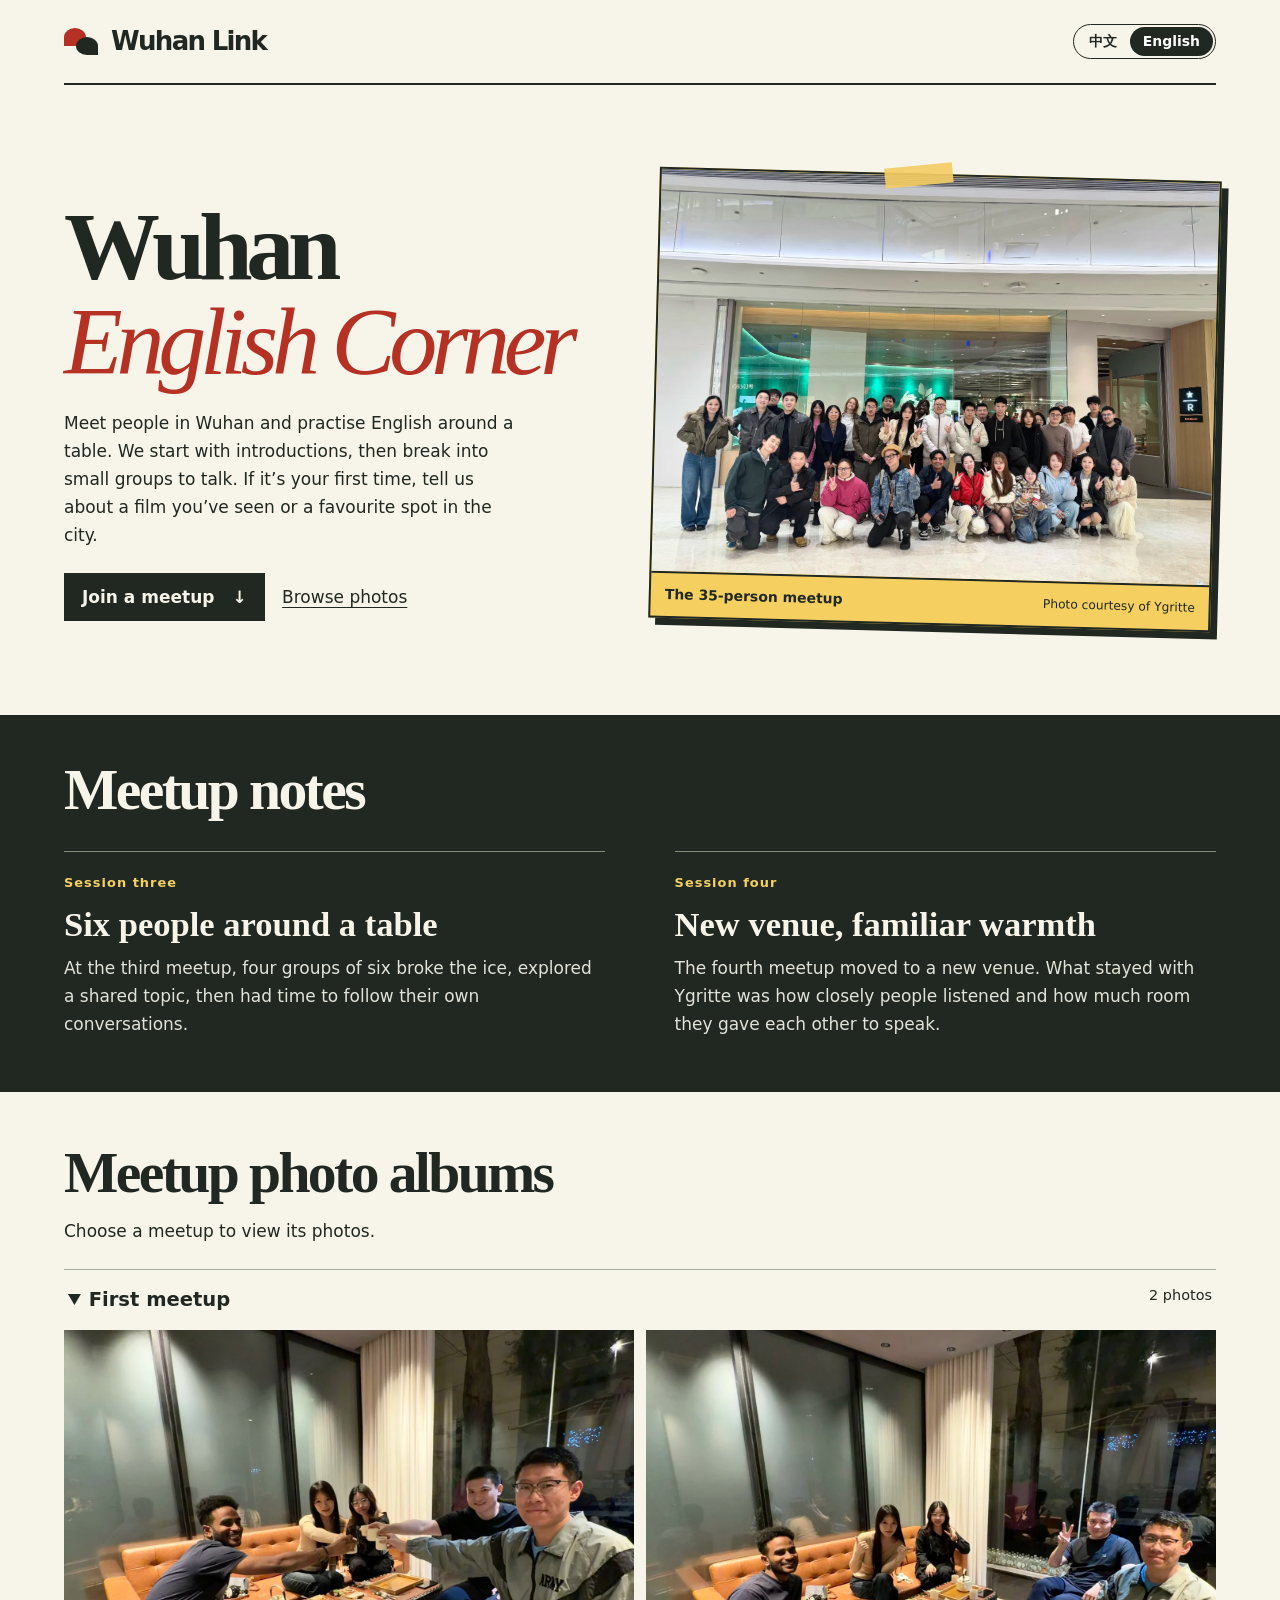
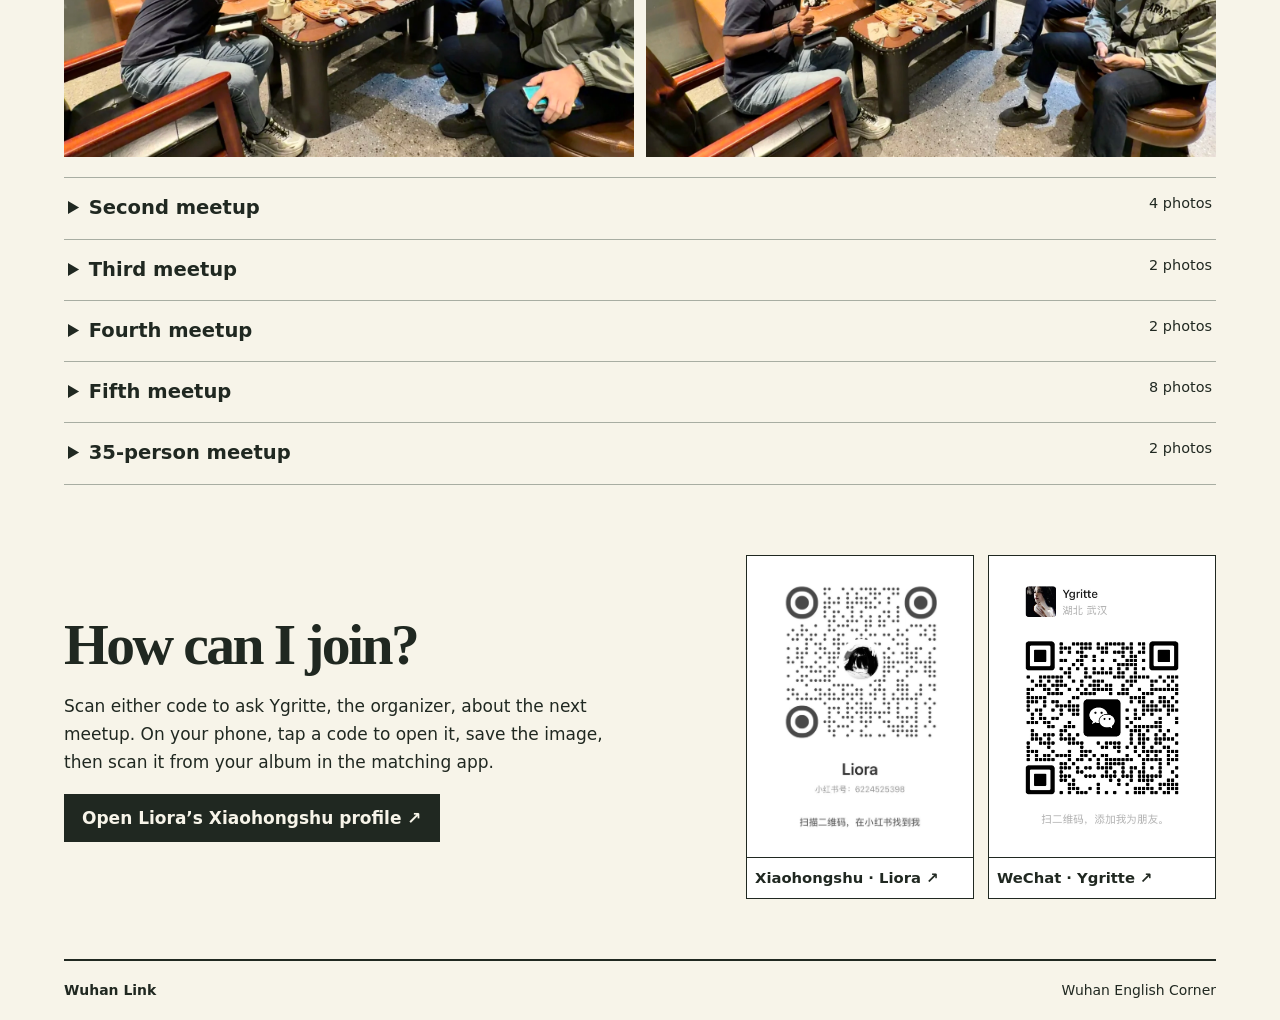
==== commit 6f477a4c: "Restore original photo resolution while keeping gallery images unlinked" ====
--- a/en.html
+++ b/en.html
@@ -23,7 +23,7 @@
         <a class="cta" href="#join">Join a meetup <b aria-hidden="true">↓</b></a> <a class="album-link" href="#photos">Browse photos</a>
       </div>
       <figure>
-        <div class="photo"><img width="360" height="270" src="gathering.webp" alt="English Corner participants together after a meetup"></div>
+        <div class="photo"><img width="1440" height="1080" src="gathering.webp?v=original" alt="English Corner participants together after a meetup"></div>
         <figcaption><strong>The 35-person meetup</strong><span>Photo courtesy of Ygritte</span></figcaption>
       </figure>
     </section>
@@ -34,7 +34,7 @@
         <article><small>Session four</small><h3>New venue, familiar warmth</h3><p>The fourth meetup moved to a new venue. What stayed with Ygritte was how closely people listened and how much room they gave each other to speak.</p></article>
       </div>
     </div></section>
-    <section id="photos" class="album wrap"><h2>Meetup photo albums</h2><p>Choose a meetup to view its photos.</p><details open><summary>First meetup<span>2 photos</span></summary><div class="prints"><img loading="lazy" width="360" height="270" src="photos/meetup-1-01.webp" alt="First meetup, photo 1"><img loading="lazy" width="360" height="270" src="photos/meetup-1-02.webp" alt="First meetup, photo 2"></div></details><details><summary>Second meetup<span>4 photos</span></summary><div class="prints"><img loading="lazy" width="360" height="270" src="photos/meetup-2-01.webp" alt="Second meetup, photo 1"><img loading="lazy" width="360" height="203" src="photos/meetup-2-02.webp" alt="Second meetup, photo 2"><img loading="lazy" width="360" height="203" src="photos/meetup-2-03.webp" alt="Second meetup, photo 3"><img loading="lazy" width="360" height="203" src="photos/meetup-2-04.webp" alt="Second meetup, photo 4"></div></details><details><summary>Third meetup<span>2 photos</span></summary><div class="prints"><img loading="lazy" width="360" height="270" src="photos/meetup-3-01.webp" alt="Third meetup, photo 1"><img loading="lazy" width="360" height="338" src="photos/meetup-3-02.webp" alt="Third meetup, photo 2"></div></details><details><summary>Fourth meetup<span>2 photos</span></summary><div class="prints"><img loading="lazy" width="360" height="270" src="photos/meetup-4-01.webp" alt="Fourth meetup, photo 1"><img loading="lazy" width="360" height="270" src="photos/meetup-4-02.webp" alt="Fourth meetup, photo 2"></div></details><details><summary>Fifth meetup<span>8 photos</span></summary><div class="prints"><img loading="lazy" width="360" height="240" src="photos/meetup-5-01.webp" alt="Fifth meetup, photo 1"><img loading="lazy" width="240" height="360" src="photos/meetup-5-02.webp" alt="Fifth meetup, photo 2"><img loading="lazy" width="360" height="240" src="photos/meetup-5-03.webp" alt="Fifth meetup, photo 3"><img loading="lazy" width="240" height="360" src="photos/meetup-5-04.webp" alt="Fifth meetup, photo 4"><img loading="lazy" width="360" height="240" src="photos/meetup-5-05.webp" alt="Fifth meetup, photo 5"><img loading="lazy" width="240" height="360" src="photos/meetup-5-06.webp" alt="Fifth meetup, photo 6"><img loading="lazy" width="240" height="360" src="photos/meetup-5-07.webp" alt="Fifth meetup, photo 7"><img loading="lazy" width="360" height="240" src="photos/meetup-5-08.webp" alt="Fifth meetup, photo 8"></div></details><details><summary>35-person meetup<span>2 photos</span></summary><div class="prints"><img loading="lazy" width="360" height="270" src="gathering.webp" alt="35-person meetup, photo 1"><img loading="lazy" width="360" height="270" src="photos/meetup-6-02.webp" alt="35-person meetup, photo 2"></div></details></section>
+    <section id="photos" class="album wrap"><h2>Meetup photo albums</h2><p>Choose a meetup to view its photos.</p><details open><summary>First meetup<span>2 photos</span></summary><div class="prints"><img loading="lazy" width="1440" height="1080" src="photos/meetup-1-01.webp?v=original" alt="First meetup, photo 1"><img loading="lazy" width="1440" height="1080" src="photos/meetup-1-02.webp?v=original" alt="First meetup, photo 2"></div></details><details><summary>Second meetup<span>4 photos</span></summary><div class="prints"><img loading="lazy" width="1440" height="1080" src="photos/meetup-2-01.webp?v=original" alt="Second meetup, photo 1"><img loading="lazy" width="1920" height="1080" src="photos/meetup-2-02.webp?v=original" alt="Second meetup, photo 2"><img loading="lazy" width="1919" height="1080" src="photos/meetup-2-03.webp?v=original" alt="Second meetup, photo 3"><img loading="lazy" width="1919" height="1080" src="photos/meetup-2-04.webp?v=original" alt="Second meetup, photo 4"></div></details><details><summary>Third meetup<span>2 photos</span></summary><div class="prints"><img loading="lazy" width="1440" height="1080" src="photos/meetup-3-01.webp?v=original" alt="Third meetup, photo 1"><img loading="lazy" width="1150" height="1080" src="photos/meetup-3-02.webp?v=original" alt="Third meetup, photo 2"></div></details><details><summary>Fourth meetup<span>2 photos</span></summary><div class="prints"><img loading="lazy" width="1440" height="1080" src="photos/meetup-4-01.webp?v=original" alt="Fourth meetup, photo 1"><img loading="lazy" width="1440" height="1080" src="photos/meetup-4-02.webp?v=original" alt="Fourth meetup, photo 2"></div></details><details><summary>Fifth meetup<span>8 photos</span></summary><div class="prints"><img loading="lazy" width="1621" height="1080" src="photos/meetup-5-01.webp?v=original" alt="Fifth meetup, photo 1"><img loading="lazy" width="1080" height="1620" src="photos/meetup-5-02.webp?v=original" alt="Fifth meetup, photo 2"><img loading="lazy" width="1620" height="1080" src="photos/meetup-5-03.webp?v=original" alt="Fifth meetup, photo 3"><img loading="lazy" width="1080" height="1620" src="photos/meetup-5-04.webp?v=original" alt="Fifth meetup, photo 4"><img loading="lazy" width="1620" height="1080" src="photos/meetup-5-05.webp?v=original" alt="Fifth meetup, photo 5"><img loading="lazy" width="1080" height="1620" src="photos/meetup-5-06.webp?v=original" alt="Fifth meetup, photo 6"><img loading="lazy" width="1080" height="1620" src="photos/meetup-5-07.webp?v=original" alt="Fifth meetup, photo 7"><img loading="lazy" width="1620" height="1080" src="photos/meetup-5-08.webp?v=original" alt="Fifth meetup, photo 8"></div></details><details><summary>35-person meetup<span>2 photos</span></summary><div class="prints"><img loading="lazy" width="1440" height="1080" src="gathering.webp?v=original" alt="35-person meetup, photo 1"><img loading="lazy" width="1440" height="1080" src="photos/meetup-6-02.webp?v=original" alt="35-person meetup, photo 2"></div></details></section>
     <section id="join" class="join wrap">
       <div><h2>How can I join?</h2>
         <p>Scan either code to ask Ygritte, the organizer, about the next meetup. On your phone, tap a code to open it, save the image, then scan it from your album in the matching app.</p>
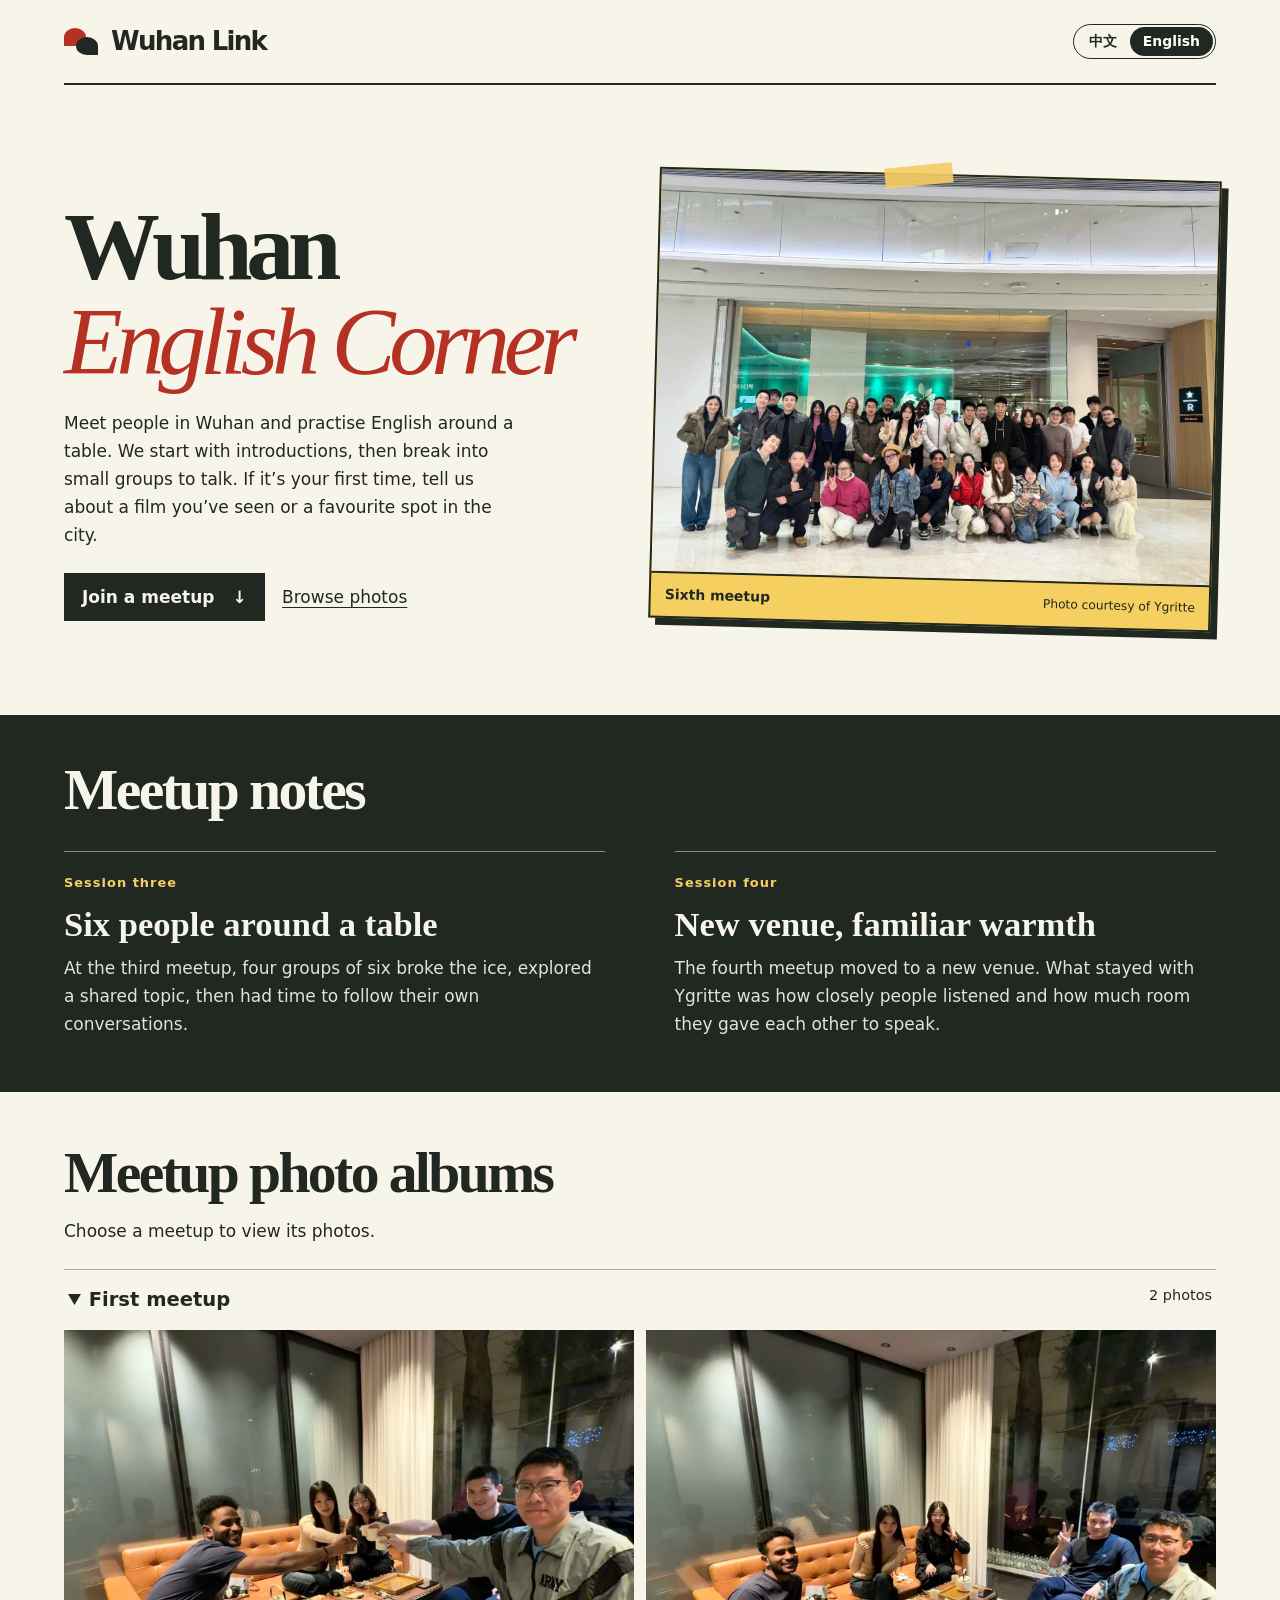
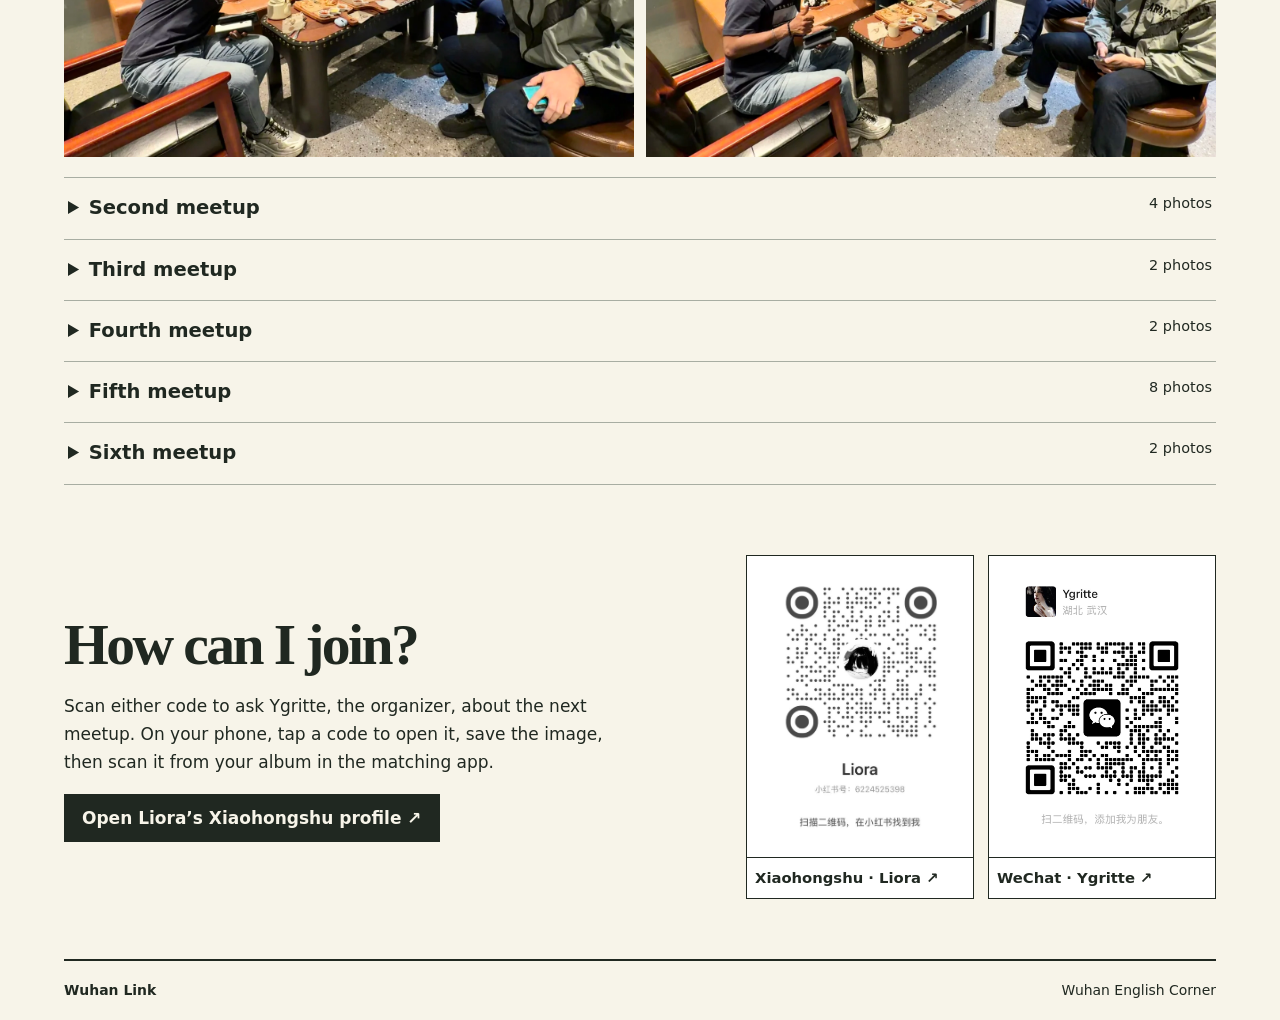
==== commit 5ce6be0c: "Label the sixth meetup consistently in both languages" ====
--- a/en.html
+++ b/en.html
@@ -24,7 +24,7 @@
       </div>
       <figure>
         <div class="photo"><img width="1440" height="1080" src="gathering.webp?v=original" alt="English Corner participants together after a meetup"></div>
-        <figcaption><strong>The 35-person meetup</strong><span>Photo courtesy of Ygritte</span></figcaption>
+        <figcaption><strong>Sixth meetup</strong><span>Photo courtesy of Ygritte</span></figcaption>
       </figure>
     </section>
     <section class="journal"><div class="wrap">
@@ -34,7 +34,7 @@
         <article><small>Session four</small><h3>New venue, familiar warmth</h3><p>The fourth meetup moved to a new venue. What stayed with Ygritte was how closely people listened and how much room they gave each other to speak.</p></article>
       </div>
     </div></section>
-    <section id="photos" class="album wrap"><h2>Meetup photo albums</h2><p>Choose a meetup to view its photos.</p><details open><summary>First meetup<span>2 photos</span></summary><div class="prints"><img loading="lazy" width="1440" height="1080" src="photos/meetup-1-01.webp?v=original" alt="First meetup, photo 1"><img loading="lazy" width="1440" height="1080" src="photos/meetup-1-02.webp?v=original" alt="First meetup, photo 2"></div></details><details><summary>Second meetup<span>4 photos</span></summary><div class="prints"><img loading="lazy" width="1440" height="1080" src="photos/meetup-2-01.webp?v=original" alt="Second meetup, photo 1"><img loading="lazy" width="1920" height="1080" src="photos/meetup-2-02.webp?v=original" alt="Second meetup, photo 2"><img loading="lazy" width="1919" height="1080" src="photos/meetup-2-03.webp?v=original" alt="Second meetup, photo 3"><img loading="lazy" width="1919" height="1080" src="photos/meetup-2-04.webp?v=original" alt="Second meetup, photo 4"></div></details><details><summary>Third meetup<span>2 photos</span></summary><div class="prints"><img loading="lazy" width="1440" height="1080" src="photos/meetup-3-01.webp?v=original" alt="Third meetup, photo 1"><img loading="lazy" width="1150" height="1080" src="photos/meetup-3-02.webp?v=original" alt="Third meetup, photo 2"></div></details><details><summary>Fourth meetup<span>2 photos</span></summary><div class="prints"><img loading="lazy" width="1440" height="1080" src="photos/meetup-4-01.webp?v=original" alt="Fourth meetup, photo 1"><img loading="lazy" width="1440" height="1080" src="photos/meetup-4-02.webp?v=original" alt="Fourth meetup, photo 2"></div></details><details><summary>Fifth meetup<span>8 photos</span></summary><div class="prints"><img loading="lazy" width="1621" height="1080" src="photos/meetup-5-01.webp?v=original" alt="Fifth meetup, photo 1"><img loading="lazy" width="1080" height="1620" src="photos/meetup-5-02.webp?v=original" alt="Fifth meetup, photo 2"><img loading="lazy" width="1620" height="1080" src="photos/meetup-5-03.webp?v=original" alt="Fifth meetup, photo 3"><img loading="lazy" width="1080" height="1620" src="photos/meetup-5-04.webp?v=original" alt="Fifth meetup, photo 4"><img loading="lazy" width="1620" height="1080" src="photos/meetup-5-05.webp?v=original" alt="Fifth meetup, photo 5"><img loading="lazy" width="1080" height="1620" src="photos/meetup-5-06.webp?v=original" alt="Fifth meetup, photo 6"><img loading="lazy" width="1080" height="1620" src="photos/meetup-5-07.webp?v=original" alt="Fifth meetup, photo 7"><img loading="lazy" width="1620" height="1080" src="photos/meetup-5-08.webp?v=original" alt="Fifth meetup, photo 8"></div></details><details><summary>35-person meetup<span>2 photos</span></summary><div class="prints"><img loading="lazy" width="1440" height="1080" src="gathering.webp?v=original" alt="35-person meetup, photo 1"><img loading="lazy" width="1440" height="1080" src="photos/meetup-6-02.webp?v=original" alt="35-person meetup, photo 2"></div></details></section>
+    <section id="photos" class="album wrap"><h2>Meetup photo albums</h2><p>Choose a meetup to view its photos.</p><details open><summary>First meetup<span>2 photos</span></summary><div class="prints"><img loading="lazy" width="1440" height="1080" src="photos/meetup-1-01.webp?v=original" alt="First meetup, photo 1"><img loading="lazy" width="1440" height="1080" src="photos/meetup-1-02.webp?v=original" alt="First meetup, photo 2"></div></details><details><summary>Second meetup<span>4 photos</span></summary><div class="prints"><img loading="lazy" width="1440" height="1080" src="photos/meetup-2-01.webp?v=original" alt="Second meetup, photo 1"><img loading="lazy" width="1920" height="1080" src="photos/meetup-2-02.webp?v=original" alt="Second meetup, photo 2"><img loading="lazy" width="1919" height="1080" src="photos/meetup-2-03.webp?v=original" alt="Second meetup, photo 3"><img loading="lazy" width="1919" height="1080" src="photos/meetup-2-04.webp?v=original" alt="Second meetup, photo 4"></div></details><details><summary>Third meetup<span>2 photos</span></summary><div class="prints"><img loading="lazy" width="1440" height="1080" src="photos/meetup-3-01.webp?v=original" alt="Third meetup, photo 1"><img loading="lazy" width="1150" height="1080" src="photos/meetup-3-02.webp?v=original" alt="Third meetup, photo 2"></div></details><details><summary>Fourth meetup<span>2 photos</span></summary><div class="prints"><img loading="lazy" width="1440" height="1080" src="photos/meetup-4-01.webp?v=original" alt="Fourth meetup, photo 1"><img loading="lazy" width="1440" height="1080" src="photos/meetup-4-02.webp?v=original" alt="Fourth meetup, photo 2"></div></details><details><summary>Fifth meetup<span>8 photos</span></summary><div class="prints"><img loading="lazy" width="1621" height="1080" src="photos/meetup-5-01.webp?v=original" alt="Fifth meetup, photo 1"><img loading="lazy" width="1080" height="1620" src="photos/meetup-5-02.webp?v=original" alt="Fifth meetup, photo 2"><img loading="lazy" width="1620" height="1080" src="photos/meetup-5-03.webp?v=original" alt="Fifth meetup, photo 3"><img loading="lazy" width="1080" height="1620" src="photos/meetup-5-04.webp?v=original" alt="Fifth meetup, photo 4"><img loading="lazy" width="1620" height="1080" src="photos/meetup-5-05.webp?v=original" alt="Fifth meetup, photo 5"><img loading="lazy" width="1080" height="1620" src="photos/meetup-5-06.webp?v=original" alt="Fifth meetup, photo 6"><img loading="lazy" width="1080" height="1620" src="photos/meetup-5-07.webp?v=original" alt="Fifth meetup, photo 7"><img loading="lazy" width="1620" height="1080" src="photos/meetup-5-08.webp?v=original" alt="Fifth meetup, photo 8"></div></details><details><summary>Sixth meetup<span>2 photos</span></summary><div class="prints"><img loading="lazy" width="1440" height="1080" src="gathering.webp?v=original" alt="Sixth meetup, photo 1"><img loading="lazy" width="1440" height="1080" src="photos/meetup-6-02.webp?v=original" alt="Sixth meetup, photo 2"></div></details></section>
     <section id="join" class="join wrap">
       <div><h2>How can I join?</h2>
         <p>Scan either code to ask Ygritte, the organizer, about the next meetup. On your phone, tap a code to open it, save the image, then scan it from your album in the matching app.</p>
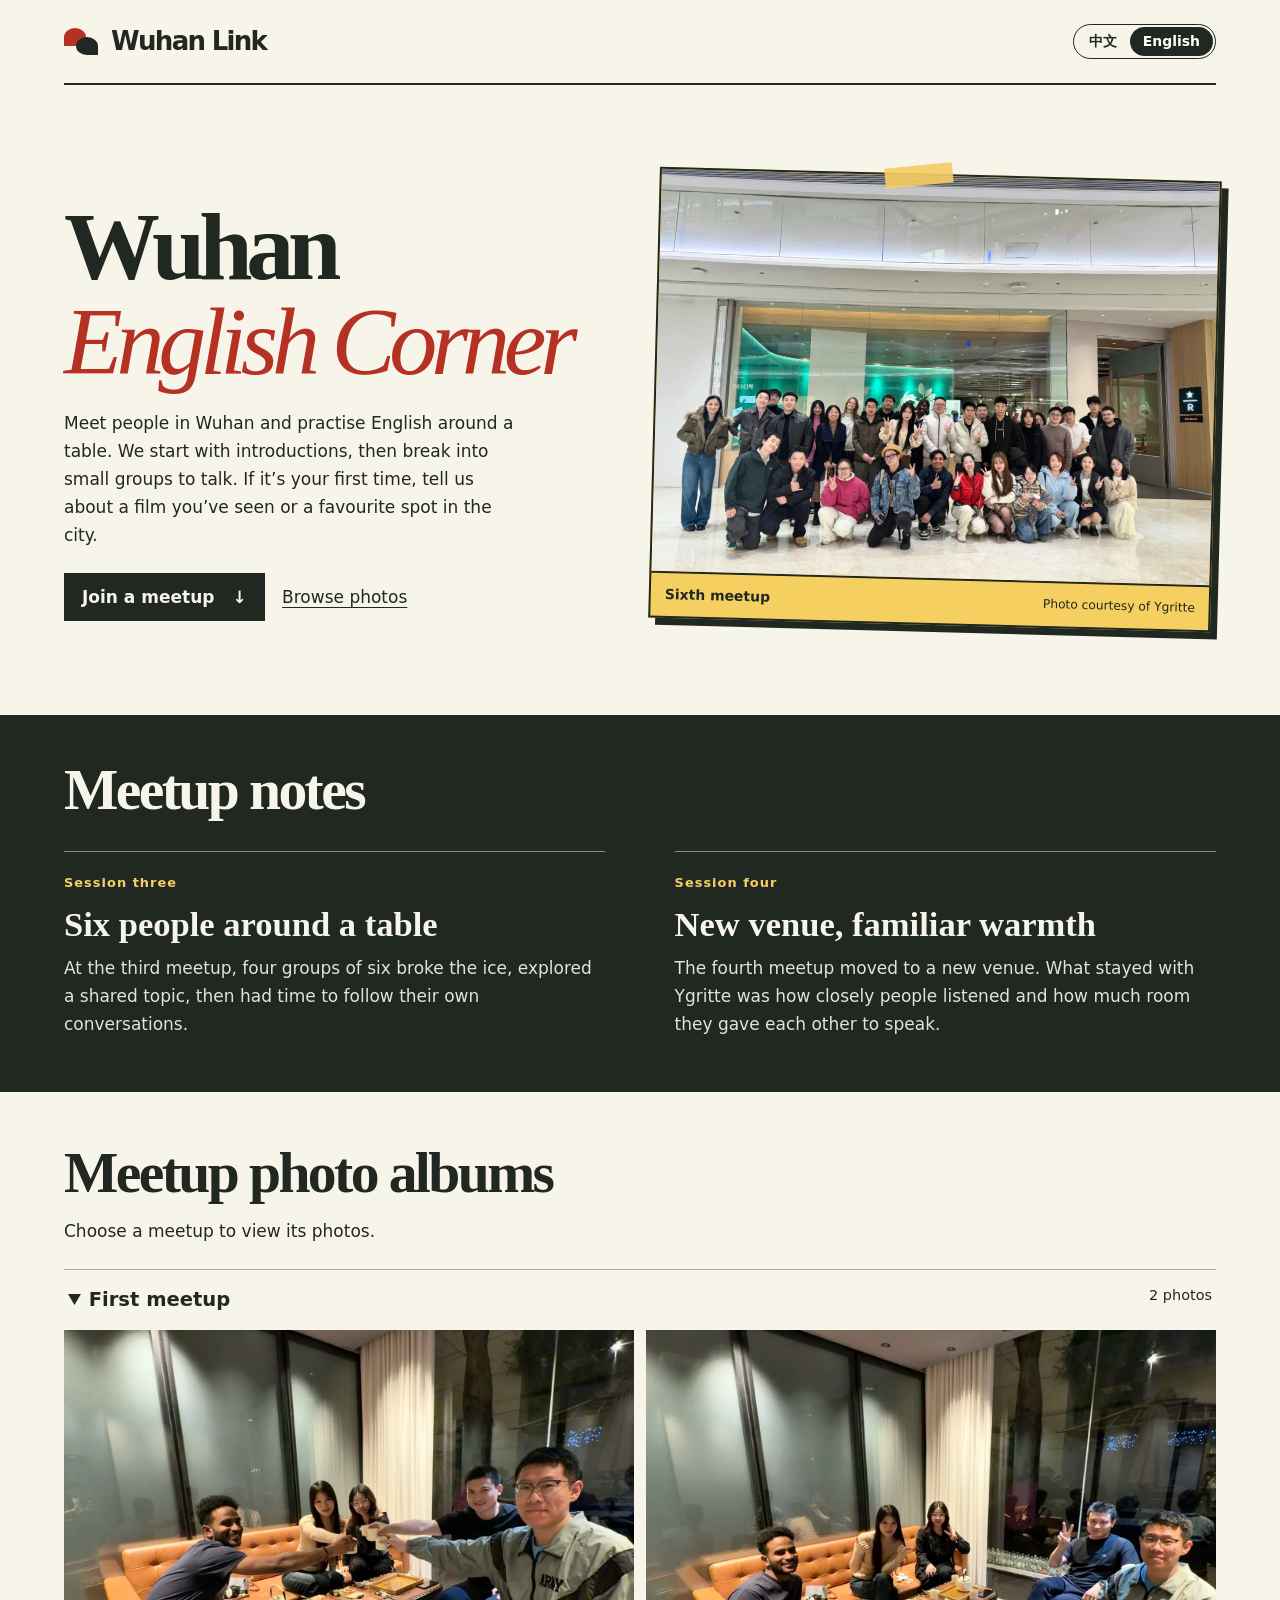
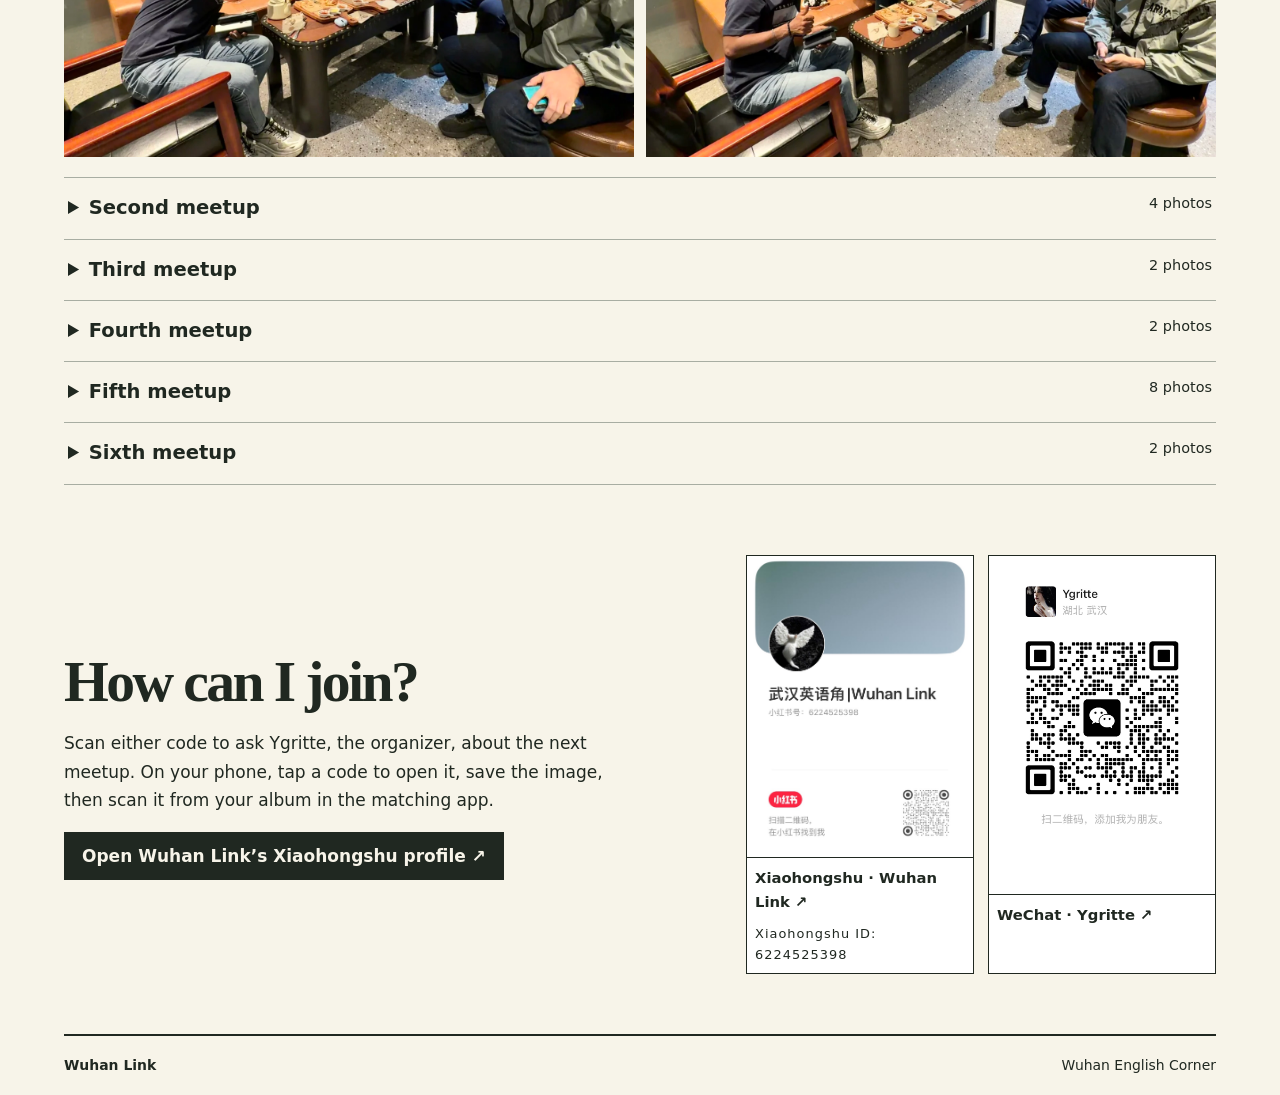
==== commit b5a4658b: "Update Xiaohongshu contact to Wuhan Link account branding" ====
--- a/en.html
+++ b/en.html
@@ -38,12 +38,12 @@
     <section id="join" class="join wrap">
       <div><h2>How can I join?</h2>
         <p>Scan either code to ask Ygritte, the organizer, about the next meetup. On your phone, tap a code to open it, save the image, then scan it from your album in the matching app.</p>
-        <a class="cta" href="https://www.xiaohongshu.com/user/profile/62dbd6aa000000001f015327">Open Liora’s Xiaohongshu profile ↗</a>
+        <a class="cta" href="https://www.xiaohongshu.com/user/profile/62dbd6aa000000001f015327">Open Wuhan Link’s Xiaohongshu profile ↗</a>
       </div>
       <div class="contacts">
-        <a class="contact" href="xiaohongshu.jpg">
-          <img src="xiaohongshu.jpg" width="987" height="1347" loading="lazy" alt="Xiaohongshu · Liora QR code, open full size">
-          <strong>Xiaohongshu · Liora ↗</strong>
+        <a class="contact" href="xiaohongshu.jpg?v=20261119">
+          <img src="xiaohongshu.jpg?v=20261119" width="987" height="1347" loading="lazy" alt="Xiaohongshu · Wuhan Link QR code, open full size">
+          <strong>Xiaohongshu · Wuhan Link ↗<br><small>Xiaohongshu ID: 6224525398</small></strong>
         </a>
         <a class="contact" href="wechat.jpg">
           <img src="wechat.jpg" width="888" height="1131" loading="lazy" alt="WeChat · Ygritte QR code, open full size">
